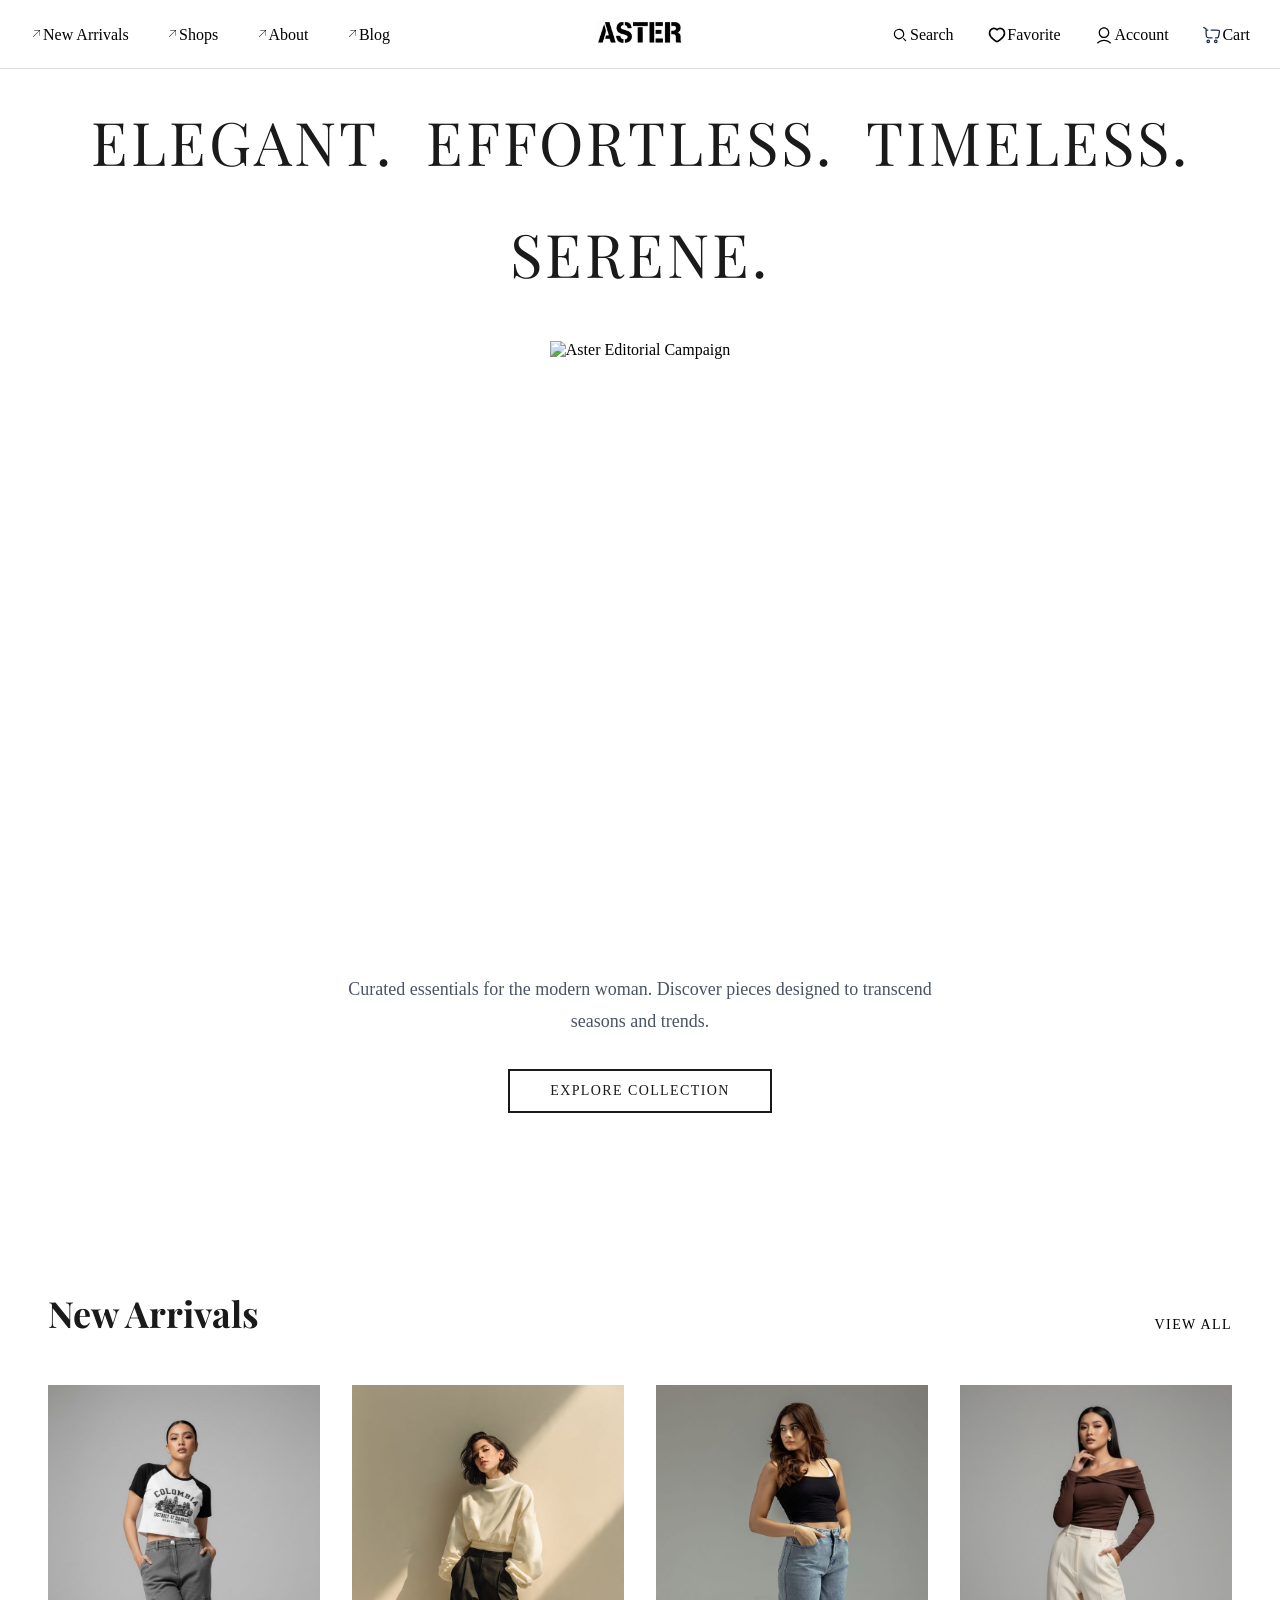
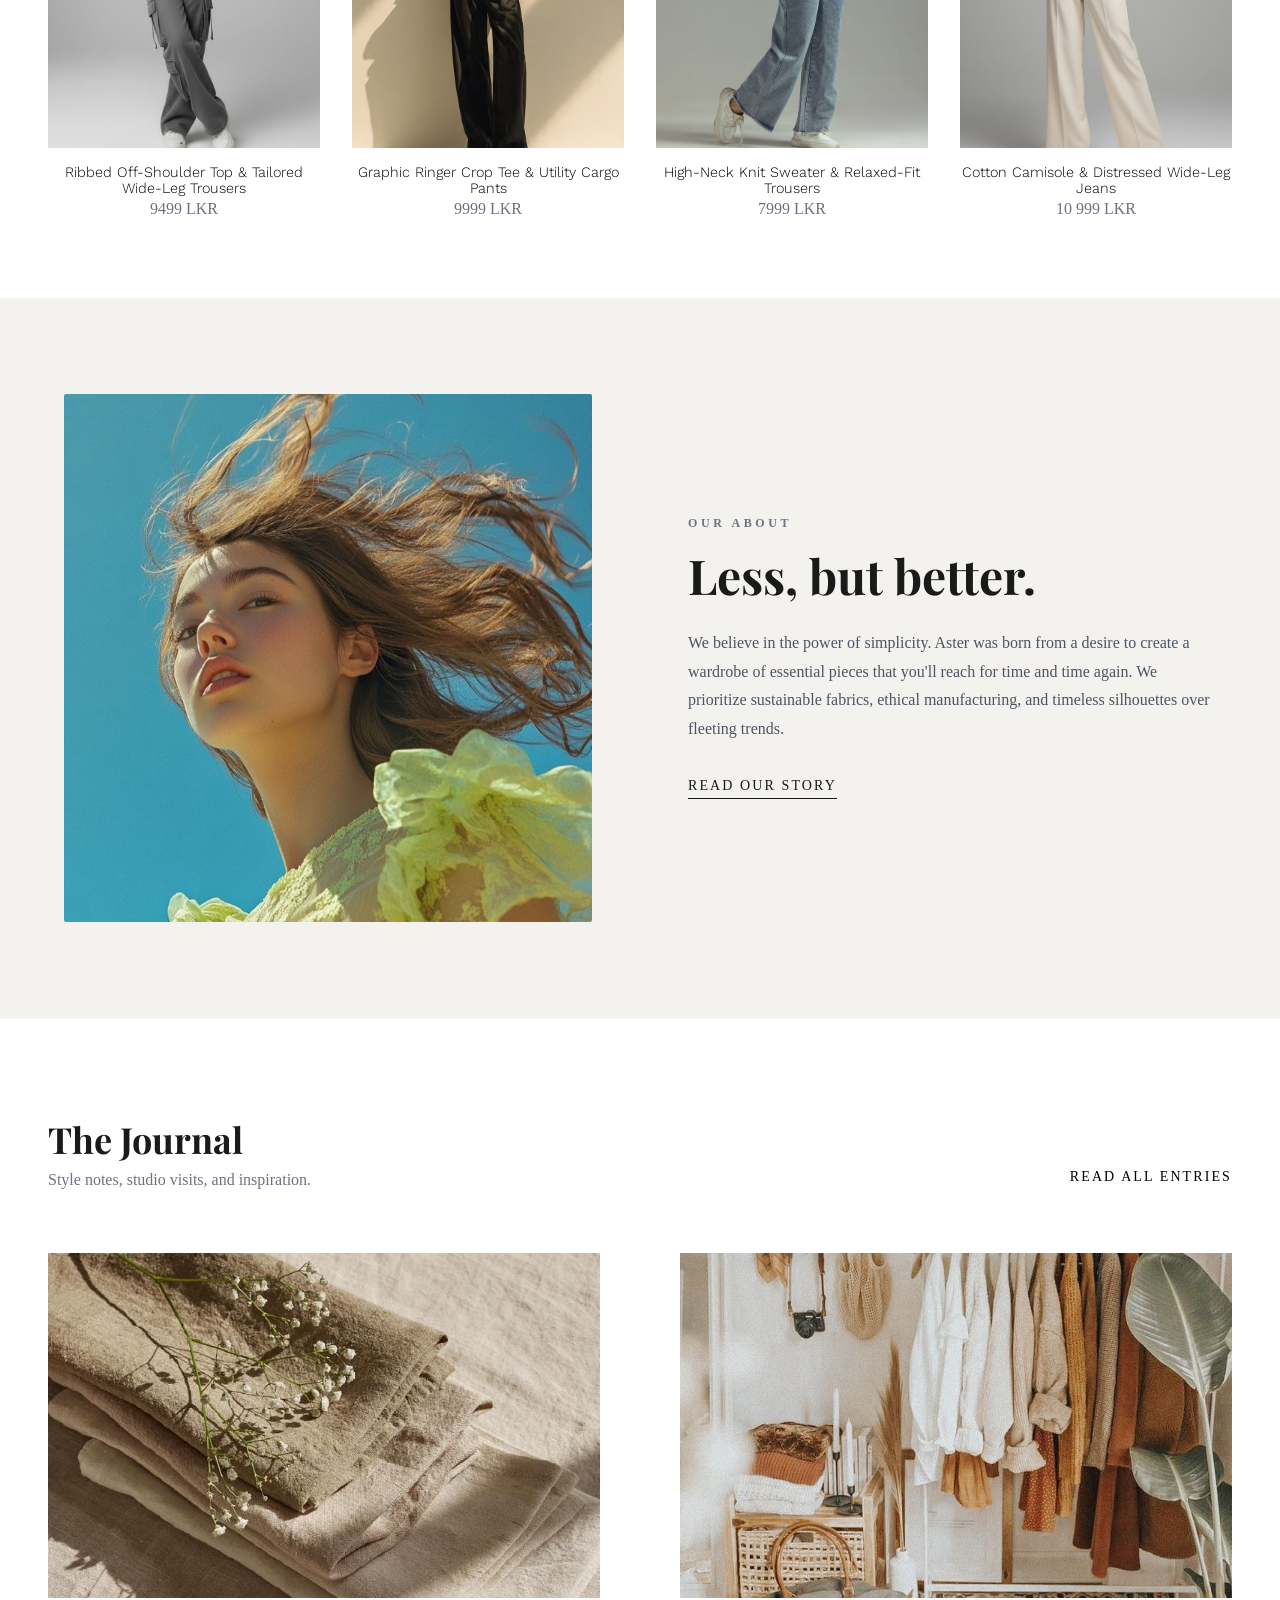
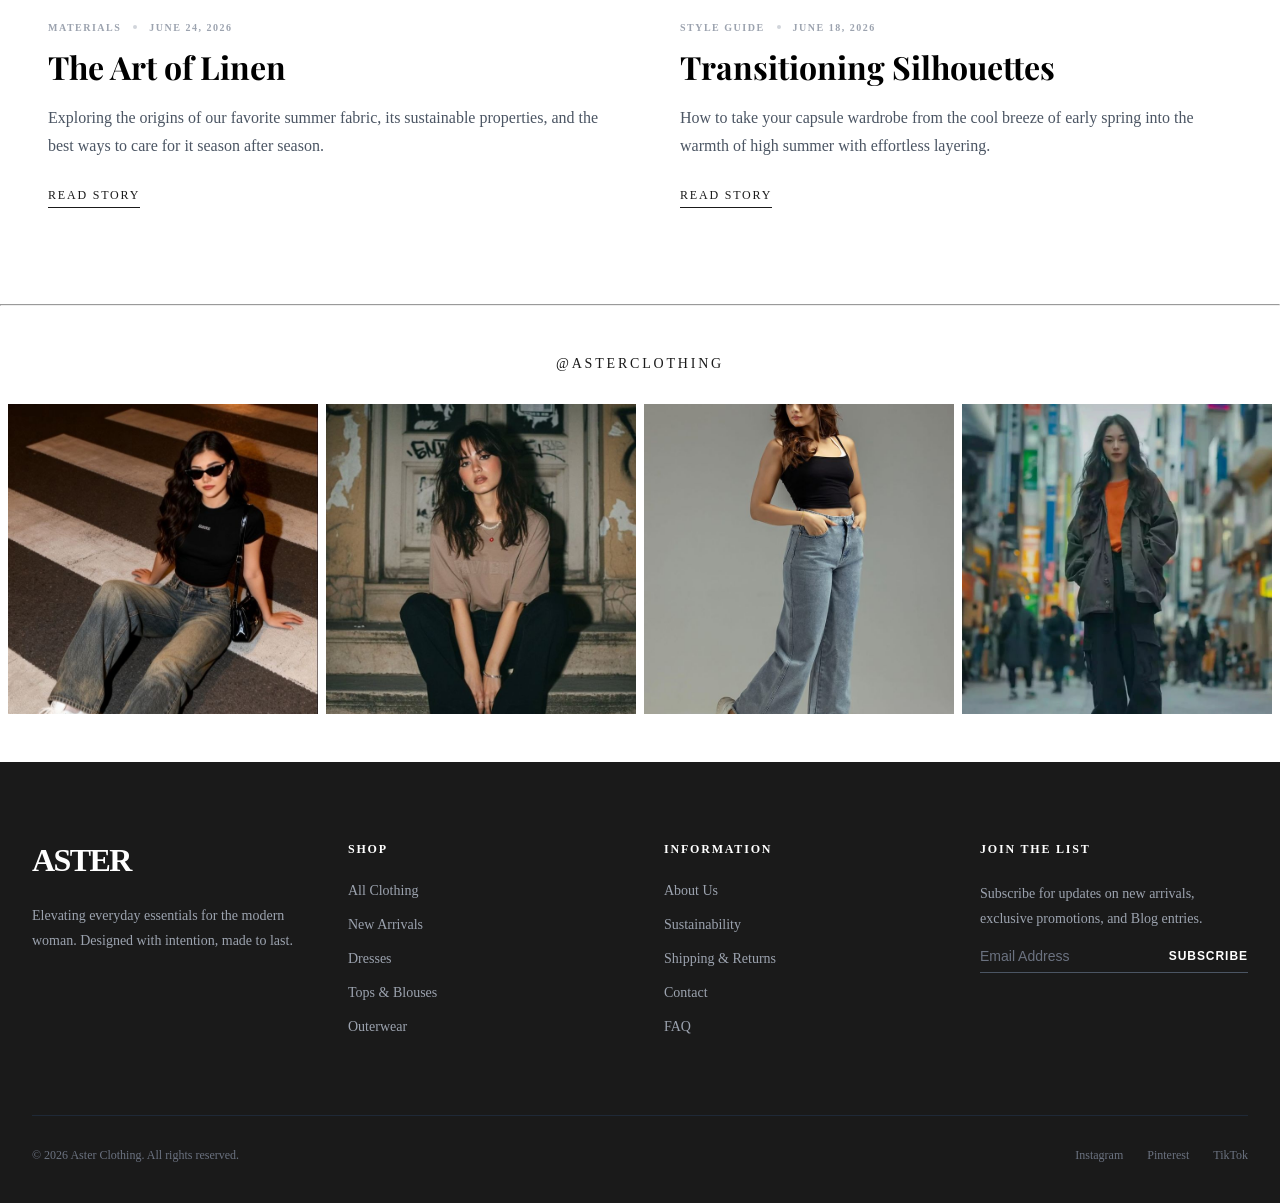
==== index.html @ 2b61c65c "Initial commit" ====
<!DOCTYPE html>
<html lang="en">

<head>
    <meta charset="UTF-8">
    <meta name="viewport" content="width=device-width, initial-scale=1.0">
    <title>Aster</title>
    <link rel="preconnect" href="https://fonts.googleapis.com">
    <link rel="preconnect" href="https://fonts.gstatic.com" crossorigin>
    <link
        href="https://fonts.googleapis.com/css2?family=Playfair+Display:ital,wght@0,400;0,600;1,400&family=Work+Sans:wght@300;400;500&display=swap"
        rel="stylesheet">

    <link rel="stylesheet" href="style.css">
</head>

<body>
    <section class="hero">
        <header>

            <!-- mobile navigation -->

            <button class="mobile-menu-open-btn active" id="mobile-menu-open-btn"><img
                    src="./img/svg/hamburger-menu-svgrepo-com.svg" alt="mobile-ham-menu-icon" height="40"></button>

            <div class="mobile-nav-menu inactive">
                <button class="mobile-menu-close-btn" type="button"><img src="./img/svg/close-svgrepo-com.svg"
                        alt="close-menu-icon" height="30"></button>

                <!-- search bar -->
                <div class="search-bar-container">
                    <input class="search-text-container" type="text" placeholder="Search">
                    <button class="search-bar-icon"><img src="./img/svg/search-svgrepo-com.svg" alt="search-icon"
                            height="25"></button>
                </div>

                <div class="nav-links-grid">
                    <a href="#">New Arrivals</a>
                    <a href="#">Favorite</a>

                    <a href="#">Shop</a>
                    <a href="#">Account</a>

                    <a href="#">About</a>
                    <a href="#">Cart</a>

                    <a href="#">Blog</a>
                </div>

            </div>

            <!-- desktop navigation -->
            <nav class="desktop-nav">
                <a href=""><span class="link-arrow"><img src="./img/svg/arrow-up-right-thin-svgrepo-com.svg"
                            alt="arrow up right svg" height="13px"></span>
                    New Arrivals</a>
                <a href=""><span class="link-arrow"><img src="./img/svg/arrow-up-right-thin-svgrepo-com.svg"
                            alt="arrow up right svg" height="13px"></span> Shops</a>
                <a href=""><span class="link-arrow"><img src="./img/svg/arrow-up-right-thin-svgrepo-com.svg"
                            alt="arrow up right svg" height="13px"></span> About</a>
                <a href=""><span class="link-arrow"><img src="./img/svg/arrow-up-right-thin-svgrepo-com.svg"
                            alt="arrow up right svg" height="13px"></span> Blog</a>
            </nav>

            <div class="brand-logo">
                <a href=""><img src="./img/hero/Logo-copy.png" alt="Aster-Logo" height="25"></a>
            </div>

            <nav class="desktop-nav">
                <a href=""><img src="./img/svg/search-svgrepo-com.svg" alt="search-icon-svg" height="20px">
                    <p>Search</p>
                </a>
                <a href=""><img src="./img/svg/heart-alt-svgrepo-com.svg" alt="Favorite-heart-svg" height="20px">
                    <p>Favorite</p>
                </a>
                <a href=""><img src="./img/svg/account-avatar-head-svgrepo-com.svg" alt="account-svg" height="20px">
                    <p>Account</p>
                </a>
                <a href="">
                    <img src="./img/svg/cart-large-minimalistic-svgrepo-com.svg" alt="cart-svg" height="20px">
                    <p>Cart</p>
                </a>
            </nav>
        </header>

        <!-- Main content -->

        <header class="hero-header">

            <h1 class="hero-title">
                <span class="hero-text-fade delay-1">Elegant.</span>
                <span class="hero-text-fade delay-2">Effortless.</span>
                <span class="hero-text-fade delay-3">Timeless.</span>
                <span class="hero-text-fade delay-4">Serene.</span>
            </h1>

            <div class="hero-image hero-text-fade" style="animation-delay: 0.8s;">
                <img src="https://images.unsplash.com/photo-1469334031218-e382a71b716b?ixlib=rb-4.0.3&auto=format&fit=crop&w=2070&q=80"
                    alt="Aster Editorial Campaign" class="hero-image-img">
            </div>

            <div class="hero-content hero-text-fade" style="animation-delay: 1.2s;">
                <p class="hero-description">
                    Curated essentials for the modern woman. Discover pieces designed to
                    transcend seasons and trends.
                </p>

                <a href="#collection" class="hero-button">
                    Explore Collection
                </a>
            </div>
        </header>
    </section>




    <!-- New Arrivals -->

    <section id="collection" class="collection">

        <div class="collection-container">

            <div class="collection-header">
                <h2 class="collection-title">New Arrivals</h2>

                <a href="#" class="collection-link nav-link">
                    View All
                </a>
            </div>

            <div class="product-grid">
                <article class="product-card">

                    <div class="product-image-wrapper">

                        <img src="./img/newArrivals/Girl01.jpeg"
                            alt="Ribbed Off-Shoulder Top & Tailored Wide-Leg Trousers" class="product-image">

                        <div class="quick-add-wrapper">
                            <button class="quick-add-btn">
                                Quick Add
                            </button>
                        </div>

                    </div>

                    <div class="product-info">
                        <h3 class="product-title">
                            Ribbed Off-Shoulder Top & Tailored Wide-Leg Trousers
                        </h3>

                        <p class="product-price">
                            9499 LKR
                        </p>
                    </div>

                </article>

                <article class="product-card">

                    <div class="product-image-wrapper">

                        <img src="./img/newArrivals/Girl02.jpeg" alt="Graphic Ringer Crop Tee & Utility Cargo Pants"
                            class="product-image">

                        <div class="quick-add-wrapper">
                            <button class="quick-add-btn">
                                Quick Add
                            </button>
                        </div>

                    </div>

                    <div class="product-info">
                        <h3 class="product-title">
                            Graphic Ringer Crop Tee & Utility Cargo Pants
                        </h3>

                        <p class="product-price">
                            9999 LKR
                        </p>
                    </div>

                </article>

                <article class="product-card">

                    <div class="product-image-wrapper">

                        <img src="./img/newArrivals/Girl03.jpeg" alt="High-Neck Knit Sweater & Relaxed-Fit Trousers"
                            class="product-image">

                        <div class="quick-add-wrapper">
                            <button class="quick-add-btn">
                                Quick Add
                            </button>
                        </div>

                    </div>

                    <div class="product-info">
                        <h3 class="product-title">
                            High-Neck Knit Sweater & Relaxed-Fit Trousers
                        </h3>

                        <p class="product-price">
                            7999 LKR
                        </p>
                    </div>

                </article>

                <article class="product-card">

                    <div class="product-image-wrapper">

                        <img src="./img/newArrivals/Girl04.jpeg" alt="Cotton Camisole & Distressed Wide-Leg Jeans"
                            class="product-image">

                        <div class="quick-add-wrapper">
                            <button class="quick-add-btn">
                                Quick Add
                            </button>
                        </div>

                    </div>

                    <div class="product-info">
                        <h3 class="product-title">
                            Cotton Camisole & Distressed Wide-Leg Jeans
                        </h3>

                        <p class="product-price">
                            10 999 LKR
                        </p>
                    </div>

                </article>

            </div>

        </div>

    </section>


    <!-- About us section -->

    <section class="about">

        <div class="about-container">

            <div class="about-image">
                <img src="./img/about/Girl04copy.jpeg" alt="Brand Editorial">
            </div>

            <div class="about-content">

                <span class="about-subtitle">
                    Our about
                </span>

                <h2 class="about-title">
                    Less, but better.
                </h2>

                <p class="about-text">
                    We believe in the power of simplicity. Aster was born from a desire to create a wardrobe of
                    essential pieces that you'll reach for time and time again. We prioritize sustainable fabrics,
                    ethical manufacturing, and timeless silhouettes over fleeting trends.
                </p>

                <a href="#" class="about-link">
                    Read Our Story
                </a>

            </div>

        </div>

    </section>



    <!-- Blog section -->

    <section class="Blog">

        <div class="Blog-container">

            <div class="Blog-header">

                <div class="Blog-heading">
                    <h2 class="Blog-title">The Journal</h2>
                    <p class="Blog-subtitle">
                        Style notes, studio visits, and inspiration.
                    </p>
                </div>

                <a href="#" class="Blog-link nav-link">
                    Read All Entries
                </a>

            </div>

            <div class="Blog-grid">

                <!-- Article 1 -->
                <article class="Blog-card">

                    <div class="Blog-image">
                        <img src="./img/blog/02.jpeg" alt="Fabric details">
                    </div>

                    <div class="Blog-meta">

                        <span class="Blog-category">
                            Materials
                        </span>

                        <span class="Blog-dot"></span>

                        <span class="Blog-date">
                            June 24, 2026
                        </span>

                    </div>

                    <h3 class="Blog-card-title">
                        The Art of Linen
                    </h3>

                    <p class="Blog-description">
                        Exploring the origins of our favorite summer fabric, its sustainable properties, and the best
                        ways
                        to care for it season after season.
                    </p>

                    <a href="#" class="Blog-read-more">
                        Read Story
                    </a>

                </article>

                <!-- Article 2 -->
                <article class="Blog-card">

                    <div class="Blog-image">
                        <img src="./img/blog/01.jpeg" alt="Editorial styling">
                    </div>

                    <div class="Blog-meta">

                        <span class="Blog-category">
                            Style Guide
                        </span>

                        <span class="Blog-dot"></span>

                        <span class="Blog-date">
                            June 18, 2026
                        </span>

                    </div>

                    <h3 class="Blog-card-title">
                        Transitioning Silhouettes
                    </h3>

                    <p class="Blog-description">
                        How to take your capsule wardrobe from the cool breeze of early spring into the warmth of high
                        summer with effortless layering.
                    </p>

                    <a href="#" class="Blog-read-more">
                        Read Story
                    </a>

                </article>

            </div>

        </div>

    </section>

    <hr>


    <!-- Instergram section -->

    <section class="instagram">

        <div class="instagram-header">
            <a href="#" class="instagram-link">
                @AsterClothing
            </a>
        </div>

        <div class="instagram-grid">

            <div class="instagram-item">

                <img src="./img/insta/Girl01.jpeg" alt="Instagram Post 1">

                <div class="instagram-hover-icon">

                    <svg xmlns="http://www.w3.org/2000/svg" width="16" height="16" fill="currentColor"
                        class="bi bi-instagram" viewBox="0 0 16 16">
                        <path
                            d="M8 0C5.829 0 5.556.01 4.703.048 3.85.088 3.269.222 2.76.42a3.9 3.9 0 0 0-1.417.923A3.9 3.9 0 0 0 .42 2.76C.222 3.268.087 3.85.048 4.7.01 5.555 0 5.827 0 8.001c0 2.172.01 2.444.048 3.297.04.852.174 1.433.372 1.942.205.526.478.972.923 1.417.444.445.89.719 1.416.923.51.198 1.09.333 1.942.372C5.555 15.99 5.827 16 8 16s2.444-.01 3.298-.048c.851-.04 1.434-.174 1.943-.372a3.9 3.9 0 0 0 1.416-.923c.445-.445.718-.891.923-1.417.197-.509.332-1.09.372-1.942C15.99 10.445 16 10.173 16 8s-.01-2.445-.048-3.299c-.04-.851-.175-1.433-.372-1.941a3.9 3.9 0 0 0-.923-1.417A3.9 3.9 0 0 0 13.24.42c-.51-.198-1.092-.333-1.943-.372C10.443.01 10.172 0 7.998 0zm-.717 1.442h.718c2.136 0 2.389.007 3.232.046.78.035 1.204.166 1.486.275.373.145.64.319.92.599s.453.546.598.92c.11.281.24.705.275 1.485.039.843.047 1.096.047 3.231s-.008 2.389-.047 3.232c-.035.78-.166 1.203-.275 1.485a2.5 2.5 0 0 1-.599.919c-.28.28-.546.453-.92.598-.28.11-.704.24-1.485.276-.843.038-1.096.047-3.232.047s-2.39-.009-3.233-.047c-.78-.036-1.203-.166-1.485-.276a2.5 2.5 0 0 1-.92-.598 2.5 2.5 0 0 1-.6-.92c-.109-.281-.24-.705-.275-1.485-.038-.843-.046-1.096-.046-3.233s.008-2.388.046-3.231c.036-.78.166-1.204.276-1.486.145-.373.319-.64.599-.92s.546-.453.92-.598c.282-.11.705-.24 1.485-.276.738-.034 1.024-.044 2.515-.045zm4.988 1.328a.96.96 0 1 0 0 1.92.96.96 0 0 0 0-1.92m-4.27 1.122a4.109 4.109 0 1 0 0 8.217 4.109 4.109 0 0 0 0-8.217m0 1.441a2.667 2.667 0 1 1 0 5.334 2.667 2.667 0 0 1 0-5.334" />
                    </svg>

                </div>

            </div>

            <div class="instagram-item">
                <img src="./img/insta/Girl02.jpeg" alt="Instagram Post 2">
                <div class="instagram-hover-icon">
                    <svg xmlns="http://www.w3.org/2000/svg" width="16" height="16" fill="currentColor"
                        class="bi bi-instagram" viewBox="0 0 16 16">
                        <path
                            d="M8 0C5.829 0 5.556.01 4.703.048 3.85.088 3.269.222 2.76.42a3.9 3.9 0 0 0-1.417.923A3.9 3.9 0 0 0 .42 2.76C.222 3.268.087 3.85.048 4.7.01 5.555 0 5.827 0 8.001c0 2.172.01 2.444.048 3.297.04.852.174 1.433.372 1.942.205.526.478.972.923 1.417.444.445.89.719 1.416.923.51.198 1.09.333 1.942.372C5.555 15.99 5.827 16 8 16s2.444-.01 3.298-.048c.851-.04 1.434-.174 1.943-.372a3.9 3.9 0 0 0 1.416-.923c.445-.445.718-.891.923-1.417.197-.509.332-1.09.372-1.942C15.99 10.445 16 10.173 16 8s-.01-2.445-.048-3.299c-.04-.851-.175-1.433-.372-1.941a3.9 3.9 0 0 0-.923-1.417A3.9 3.9 0 0 0 13.24.42c-.51-.198-1.092-.333-1.943-.372C10.443.01 10.172 0 7.998 0zm-.717 1.442h.718c2.136 0 2.389.007 3.232.046.78.035 1.204.166 1.486.275.373.145.64.319.92.599s.453.546.598.92c.11.281.24.705.275 1.485.039.843.047 1.096.047 3.231s-.008 2.389-.047 3.232c-.035.78-.166 1.203-.275 1.485a2.5 2.5 0 0 1-.599.919c-.28.28-.546.453-.92.598-.28.11-.704.24-1.485.276-.843.038-1.096.047-3.232.047s-2.39-.009-3.233-.047c-.78-.036-1.203-.166-1.485-.276a2.5 2.5 0 0 1-.92-.598 2.5 2.5 0 0 1-.6-.92c-.109-.281-.24-.705-.275-1.485-.038-.843-.046-1.096-.046-3.233s.008-2.388.046-3.231c.036-.78.166-1.204.276-1.486.145-.373.319-.64.599-.92s.546-.453.92-.598c.282-.11.705-.24 1.485-.276.738-.034 1.024-.044 2.515-.045zm4.988 1.328a.96.96 0 1 0 0 1.92.96.96 0 0 0 0-1.92m-4.27 1.122a4.109 4.109 0 1 0 0 8.217 4.109 4.109 0 0 0 0-8.217m0 1.441a2.667 2.667 0 1 1 0 5.334 2.667 2.667 0 0 1 0-5.334" />
                    </svg>
                </div>
            </div>

            <div class="instagram-item">
                <img src="./img/newArrivals/Girl03.jpeg" alt="Instagram Post 3">
                <div class="instagram-hover-icon">
                    <svg xmlns="http://www.w3.org/2000/svg" width="16" height="16" fill="currentColor"
                        class="bi bi-instagram" viewBox="0 0 16 16">
                        <path
                            d="M8 0C5.829 0 5.556.01 4.703.048 3.85.088 3.269.222 2.76.42a3.9 3.9 0 0 0-1.417.923A3.9 3.9 0 0 0 .42 2.76C.222 3.268.087 3.85.048 4.7.01 5.555 0 5.827 0 8.001c0 2.172.01 2.444.048 3.297.04.852.174 1.433.372 1.942.205.526.478.972.923 1.417.444.445.89.719 1.416.923.51.198 1.09.333 1.942.372C5.555 15.99 5.827 16 8 16s2.444-.01 3.298-.048c.851-.04 1.434-.174 1.943-.372a3.9 3.9 0 0 0 1.416-.923c.445-.445.718-.891.923-1.417.197-.509.332-1.09.372-1.942C15.99 10.445 16 10.173 16 8s-.01-2.445-.048-3.299c-.04-.851-.175-1.433-.372-1.941a3.9 3.9 0 0 0-.923-1.417A3.9 3.9 0 0 0 13.24.42c-.51-.198-1.092-.333-1.943-.372C10.443.01 10.172 0 7.998 0zm-.717 1.442h.718c2.136 0 2.389.007 3.232.046.78.035 1.204.166 1.486.275.373.145.64.319.92.599s.453.546.598.92c.11.281.24.705.275 1.485.039.843.047 1.096.047 3.231s-.008 2.389-.047 3.232c-.035.78-.166 1.203-.275 1.485a2.5 2.5 0 0 1-.599.919c-.28.28-.546.453-.92.598-.28.11-.704.24-1.485.276-.843.038-1.096.047-3.232.047s-2.39-.009-3.233-.047c-.78-.036-1.203-.166-1.485-.276a2.5 2.5 0 0 1-.92-.598 2.5 2.5 0 0 1-.6-.92c-.109-.281-.24-.705-.275-1.485-.038-.843-.046-1.096-.046-3.233s.008-2.388.046-3.231c.036-.78.166-1.204.276-1.486.145-.373.319-.64.599-.92s.546-.453.92-.598c.282-.11.705-.24 1.485-.276.738-.034 1.024-.044 2.515-.045zm4.988 1.328a.96.96 0 1 0 0 1.92.96.96 0 0 0 0-1.92m-4.27 1.122a4.109 4.109 0 1 0 0 8.217 4.109 4.109 0 0 0 0-8.217m0 1.441a2.667 2.667 0 1 1 0 5.334 2.667 2.667 0 0 1 0-5.334" />
                    </svg>
                </div>
            </div>

            <div class="instagram-item">
                <img src="./img/insta/Girl04.jpeg" alt="Instagram Post 4">
                <div class="instagram-hover-icon">
                    <svg xmlns="http://www.w3.org/2000/svg" width="16" height="16" fill="currentColor"
                        class="bi bi-instagram" viewBox="0 0 16 16">
                        <path
                            d="M8 0C5.829 0 5.556.01 4.703.048 3.85.088 3.269.222 2.76.42a3.9 3.9 0 0 0-1.417.923A3.9 3.9 0 0 0 .42 2.76C.222 3.268.087 3.85.048 4.7.01 5.555 0 5.827 0 8.001c0 2.172.01 2.444.048 3.297.04.852.174 1.433.372 1.942.205.526.478.972.923 1.417.444.445.89.719 1.416.923.51.198 1.09.333 1.942.372C5.555 15.99 5.827 16 8 16s2.444-.01 3.298-.048c.851-.04 1.434-.174 1.943-.372a3.9 3.9 0 0 0 1.416-.923c.445-.445.718-.891.923-1.417.197-.509.332-1.09.372-1.942C15.99 10.445 16 10.173 16 8s-.01-2.445-.048-3.299c-.04-.851-.175-1.433-.372-1.941a3.9 3.9 0 0 0-.923-1.417A3.9 3.9 0 0 0 13.24.42c-.51-.198-1.092-.333-1.943-.372C10.443.01 10.172 0 7.998 0zm-.717 1.442h.718c2.136 0 2.389.007 3.232.046.78.035 1.204.166 1.486.275.373.145.64.319.92.599s.453.546.598.92c.11.281.24.705.275 1.485.039.843.047 1.096.047 3.231s-.008 2.389-.047 3.232c-.035.78-.166 1.203-.275 1.485a2.5 2.5 0 0 1-.599.919c-.28.28-.546.453-.92.598-.28.11-.704.24-1.485.276-.843.038-1.096.047-3.232.047s-2.39-.009-3.233-.047c-.78-.036-1.203-.166-1.485-.276a2.5 2.5 0 0 1-.92-.598 2.5 2.5 0 0 1-.6-.92c-.109-.281-.24-.705-.275-1.485-.038-.843-.046-1.096-.046-3.233s.008-2.388.046-3.231c.036-.78.166-1.204.276-1.486.145-.373.319-.64.599-.92s.546-.453.92-.598c.282-.11.705-.24 1.485-.276.738-.034 1.024-.044 2.515-.045zm4.988 1.328a.96.96 0 1 0 0 1.92.96.96 0 0 0 0-1.92m-4.27 1.122a4.109 4.109 0 1 0 0 8.217 4.109 4.109 0 0 0 0-8.217m0 1.441a2.667 2.667 0 1 1 0 5.334 2.667 2.667 0 0 1 0-5.334" />
                    </svg>
                </div>
            </div>

        </div>

    </section>

    <footer class="footer">

        <div class="footer-container">

            <div class="footer-grid">

                <div class="footer-brand">

                    <h2 class="footer-logo">Aster</h2>

                    <p class="footer-description">
                        Elevating everyday essentials for the modern woman. Designed
                        with intention, made to last.
                    </p>

                </div>

                <div class="footer-column">

                    <h4 class="footer-heading">Shop</h4>

                    <ul class="footer-links">
                        <li><a href="#">All Clothing</a></li>
                        <li><a href="#">New Arrivals</a></li>
                        <li><a href="#">Dresses</a></li>
                        <li><a href="#">Tops & Blouses</a></li>
                        <li><a href="#">Outerwear</a></li>
                    </ul>

                </div>

                <div class="footer-column">

                    <h4 class="footer-heading">Information</h4>

                    <ul class="footer-links">
                        <li><a href="#">About Us</a></li>
                        <li><a href="#">Sustainability</a></li>
                        <li><a href="#">Shipping & Returns</a></li>
                        <li><a href="#">Contact</a></li>
                        <li><a href="#">FAQ</a></li>
                    </ul>

                </div>

                <div class="footer-column">

                    <h4 class="footer-heading">
                        Join the List
                    </h4>

                    <p class="footer-newsletter-text">
                        Subscribe for updates on new arrivals, exclusive promotions,
                        and Blog entries.
                    </p>

                    <form class="footer-form">

                        <input type="email" placeholder="Email Address" class="footer-input">

                        <button type="submit" class="footer-button">
                            Subscribe
                        </button>

                    </form>

                </div>

            </div>

            <div class="footer-bottom">

                <p>
                    &copy; 2026 Aster Clothing. All rights reserved.
                </p>

                <div class="footer-socials">

                    <a href="#">Instagram</a>
                    <a href="#">Pinterest</a>
                    <a href="#">TikTok</a>

                </div>

            </div>

        </div>

    </footer>
    <script src="./script.js"></script>
</body>

</html>
---- style.css ----
* {
    margin: 0;
    box-sizing: border-box;
    padding: 0;
}

html {
    scroll-behavior: smooth;
}

a {
    text-decoration: none;
    color: black;
}

body {
    min-height: 100vh;
}

header {
    display: flex;
    flex-direction: row;
    align-items: center;
    justify-content: space-between;
    height: max-content;
    max-width: 1440px;
    width: 100%;
    padding: 20px 10px 20px 10px;
    background-color: #ffffff;
    box-shadow:
        rgba(0, 0, 0, 0.02) 0px 1px 3px 0px,
        rgba(27, 31, 35, 0.15) 0px 0px 0px 1px;
}

.desktop-nav {
    display: flex;
    flex-direction: row;
    width: 400px;
    justify-content: space-between;
    align-items: center;
    padding: 0px 20px 0px 20px;
}

.desktop-nav>a {
    display: flex;
    flex-direction: row;
    align-items: center;
}

.desktop-nav>a:hover {
    color: grey;
    transform: translate(1px, -1px);
    transition: all 0.3s ease-in;
}

/* Mobile menu styles */
button {
    background: none;
    border: none;
    cursor: pointer;
    padding: 0;
    display: flex;
    align-items: center;
    justify-content: center;
    -webkit-tap-highlight-color: transparent;
}

.mobile-menu-open-btn {
    transition: opacity 0.2s ease;
}

.mobile-menu-open-btn:active {
    opacity: 0.6;
}

.mobile-nav-menu {
    position: fixed;
    top: 0;
    right: 0;
    width: 100%;
    max-width: 400px;
    height: 100vh;
    background-color: #ffffff;
    z-index: 9999;
    display: flex;
    flex-direction: column;
    padding: 1.5rem;
    overflow-y: auto;
}

.mobile-menu-close-btn {
    align-self: flex-end;
    margin-bottom: 2rem;
    padding: 0.5rem;
    border-radius: 50%;
    background-color: #f9f9f9;
    transition: background-color 0.2s ease;
}

.mobile-menu-close-btn:active {
    background-color: #eaeaea;
}

.search-bar-container {
    display: flex;
    align-items: center;
    background-color: #f3f4f6;
    border-radius: 9999px;
    padding: 0.75rem 1.25rem;
    margin-bottom: 2.5rem;
}

.search-text-container {
    flex-grow: 1;
    border: none;
    background: transparent;
    font-size: 1rem;
    color: #111827;
    outline: none;
    width: 100%;
}

.search-text-container::placeholder {
    color: #9ca3af;
}

.search-bar-icon {
    opacity: 0.5;
    margin-left: 0.5rem;
}

.nav-links-grid {
    display: grid;
    grid-template-columns: repeat(2, 1fr);
    row-gap: 2rem;
    column-gap: 1rem;
}

.nav-links-grid a {
    text-decoration: none;
    color: #374151;
    font-size: 1.125rem;
    font-weight: 500;
    letter-spacing: -0.02em;
    transition: color 0.2s ease, transform 0.2s ease;
}


.active {
    display: block;
}

.inactive {
    display: none;
}

.hero-header {
    width: 100%;
    min-height: 70vh;
    display: flex;
    flex-direction: column;
    justify-content: center;
    align-items: center;
    padding: 2rem 1rem 6rem;
    text-align: center;
}

.hero-title {
    display: flex;
    flex-wrap: wrap;
    justify-content: center;
    gap: 1rem;
    margin-bottom: 3rem;
    font-family: "Playfair Display", serif;
    font-weight: 400;
    font-size: 2.25rem;
    text-transform: uppercase;
    letter-spacing: 0.05em;
    color: #1a1a1a;
}

.hero-title span {
    display: inline-block;
}

.main-content {
    width: 100%;
    min-height: 70vh;
    display: flex;
    flex-direction: column;
    justify-content: center;
    align-items: center;
    padding: 4rem 1rem 6rem;
    text-align: center;
}

.hero-image {
    width: 100%;
    max-width: 95%;
    height: 45vh;
    margin: 0 auto 3rem;
    overflow: hidden;
}

.hero-image-img {
    width: 100%;
    height: 100%;
    object-fit: cover;
    object-position: center;
    transition: transform 3000ms ease-out;
}

.hero-image:hover .hero-image-img {
    transform: scale(1.05);
}

.hero-content {
    max-width: 42rem;
    width: 100%;
    padding: 0 1rem;
}

.hero-description {
    margin-bottom: 2rem;

    color: #4b5563;
    font-size: 1.125rem;
    font-weight: 300;
    line-height: 1.75;
}

.hero-button {
    display: inline-block;

    padding: 0.75rem 2.5rem;

    border: 2px solid #1a1a1a;

    color: #1a1a1a;
    text-decoration: none;
    text-transform: uppercase;
    letter-spacing: 0.1em;
    font-size: 0.875rem;

    transition:
        background-color 0.3s,
        color 0.3s;
}

.hero-button:hover {
    background: #1a1a1a;
    color: #fff;
}

.collection {
    padding: 5rem 1rem;
    background: #fff;
}

.collection-container {
    max-width: 80rem;
    margin: 0 auto;
}

.collection-header {
    display: flex;
    justify-content: space-between;
    align-items: flex-end;
    margin-bottom: 3rem;
}

.collection-title {
    font-family: "Playfair Display", serif;
    font-size: 1.875rem;
    color: #1a1a1a;
}

.collection-link {
    padding-bottom: .25rem;

    text-decoration: none;
    text-transform: uppercase;
    letter-spacing: .1em;
    font-size: .875rem;
}


.product-grid {
    display: grid;
    grid-template-columns: 1fr;
    gap: 2rem;
}

.product-card {
    cursor: pointer;
}

.product-image-wrapper {
    position: relative;
    overflow: hidden;

    margin-bottom: 1rem;

    background: #f3f4f6;
    aspect-ratio: 3 / 4;
}

.product-image {
    width: 100%;
    height: 100%;
    object-fit: cover;
    transition: transform .7s;
}

.product-card:hover .product-image {
    transform: scale(1.05);
}

.quick-add-wrapper {
    position: absolute;
    bottom: 1rem;
    left: 50%;
    transform: translateX(-50%);
    opacity: 0;
    transition: opacity .3s;
}

.product-card:hover .quick-add-wrapper {
    opacity: 1;
}

.quick-add-btn {
    padding: .5rem 1.5rem;
    border: none;
    background: #fff;
    color: #1a1a1a;
    font-size: .875rem;
    text-transform: uppercase;
    letter-spacing: .05em;
    cursor: pointer;
    transition: background-color .3s,
        color .3s;
    box-shadow: 0 1px 2px rgba(0, 0, 0, .08);
}

.quick-add-btn:hover {
    background: #1a1a1a;
    color: #fff;
}

.product-info {
    text-align: center;
}

.product-title {
    margin-bottom: .25rem;
    font-family: Work Sans, sans-serif;
    font-size: 0.9rem;
    font-weight: 300;
    transition: color .3s;
}

.product-card:hover .product-title {
    color: #4b5563;
}

.product-price {
    color: #6b7280;
    font-weight: 300;
}


/* About */
.about {
    padding: 6rem 4rem;
    background: #f4f2ef;
}

.about-container {
    max-width: 72rem;
    margin: 0 auto;

    display: flex;
    align-items: center;
    gap: 6rem;
}

.about-image,
.about-content {
    flex: 1;
}

.about-image img {
    width: 100%;
    height: auto;
    object-fit: cover;
    border-radius: 2px;
    display: block;
}

.about-subtitle {
    display: block;

    margin-bottom: 1rem;

    color: #6b7280;

    font-size: .75rem;
    font-weight: 600;

    text-transform: uppercase;
    letter-spacing: .3em;
}

.about-title {
    margin-bottom: 1.5rem;

    color: #1a1a1a;

    font-family: "Playfair Display", serif;
    font-size: 3rem;
    line-height: 1.2;
}

.about-text {
    margin-bottom: 2rem;

    color: #4b5563;

    font-weight: 300;
    line-height: 1.8;
}

.about-link {
    display: inline-block;

    padding-bottom: .25rem;

    color: #1a1a1a;

    text-decoration: none;
    text-transform: uppercase;

    font-size: .875rem;
    letter-spacing: .15em;

    border-bottom: 1px solid #1a1a1a;

    transition: .3s;
}

.about-link:hover {
    color: #6b7280;
    border-color: #6b7280;
}



/* Blog */

.Blog {
    padding: 6rem 3rem;
    background: #fff;
    border-top: 1px solid #f3f4f6;
}

.Blog-container {
    max-width: 80rem;
    margin: 0 auto;
}

.Blog-header {
    display: flex;
    justify-content: space-between;
    align-items: flex-end;
    margin-bottom: 4rem;
}

.Blog-title {
    margin-bottom: .5rem;
    font-family: "Playfair Display", serif;
    font-size: 2.25rem;
    color: #1a1a1a;
}

.Blog-subtitle {
    color: #6b7280;
    font-weight: 300;
}

.Blog-link {
    padding-bottom: .25rem;
    text-decoration: none;
    font-size: .875rem;
    text-transform: uppercase;
    letter-spacing: .15em;
}

.Blog-grid {
    display: grid;
    grid-template-columns: repeat(2, 1fr);
    gap: 5rem;
}

.Blog-card {
    cursor: pointer;
}

.Blog-image {
    overflow: hidden;
    margin-bottom: 1.5rem;
    background: #f3f4f6;
    aspect-ratio: 16 / 10;
}

.Blog-image img {
    width: 100%;
    height: 100%;
    object-fit: cover;
    transition: transform 1s ease-out;
}

.Blog-card:hover .Blog-image img {
    transform: scale(1.05);
}

.Blog-meta {
    display: flex;
    align-items: center;
    gap: .75rem;
    margin-bottom: .75rem;
}

.Blog-category,
.Blog-date {
    color: #9ca3af;
    font-size: .625rem;
    font-weight: 600;
    text-transform: uppercase;
    letter-spacing: .15em;
}

.Blog-dot {
    width: .25rem;
    height: .25rem;

    background: #d1d5db;
    border-radius: 50%;
}

.Blog-card-title {
    margin-bottom: 1rem;
    font-family: "Playfair Display", serif;
    font-size: 2rem;
    transition: color .3s;
}

.Blog-card:hover .Blog-card-title {
    color: #6b7280;
}

.Blog-description {
    margin-bottom: 1.5rem;
    color: #4b5563;
    font-size: 1rem;
    font-weight: 300;
    line-height: 1.8;
}

.Blog-read-more {
    display: inline-block;
    padding-bottom: .25rem;
    color: #1a1a1a;
    text-decoration: none;
    text-transform: uppercase;
    font-size: .75rem;
    letter-spacing: .15em;
    border-bottom: 1px solid #1a1a1a;
    transition: .3s;
}

.Blog-read-more:hover {
    color: #6b7280;
    border-color: #6b7280;
}


/* Insta */
.instagram {
    padding: 3rem 0;
    background: #fff;
}

.instagram-header {
    text-align: center;
    margin-bottom: 2rem;
}

.instagram-link {
    color: #1a1a1a;

    text-decoration: none;
    text-transform: uppercase;

    font-size: .875rem;
    letter-spacing: .2em;

    transition: color .3s;
}

.instagram-link:hover {
    color: #6b7280;
}

.instagram-grid {
    display: grid;
    grid-template-columns: repeat(4, 1fr);

    gap: .5rem;

    padding: 0 .5rem;
}

.instagram-item {
    position: relative;

    overflow: hidden;

    aspect-ratio: 1;

    cursor: pointer;
}

.instagram-item img {
    width: 100%;
    height: 100%;
    object-fit: cover;
    transition: transform .7s;
}

.instagram-item:hover img {
    transform: scale(1.1);
}

.instagram-hover-icon {
    position: absolute;
    inset: 0;
    display: flex;
    justify-content: center;
    align-items: center;
    background: rgba(0, 0, 0, .2);
    opacity: 0;
    transition: opacity .3s;
}

.instagram-item:hover .instagram-hover-icon {
    opacity: 1;
}

.instagram-hover-icon svg {
    width: 2rem;
    height: 2rem;
    fill: #fff;
}


/* Footer */
.footer {
    background: #1a1a1a;
    color: #fff;
    padding: 5rem 2rem 2.5rem;
}

.footer-container {
    max-width: 80rem;
    margin: 0 auto;
}

.footer-grid {
    display: grid;
    grid-template-columns: repeat(4, 1fr);
    gap: 3rem;
    margin-bottom: 4rem;
}

.footer-logo {
    margin-bottom: 1.5rem;
    font-size: 2rem;
    font-weight: 700;
    text-transform: uppercase;
    letter-spacing: -.05em;
}

.footer-description {
    max-width: 18rem;
    color: #9ca3af;
    font-size: .875rem;
    font-weight: 300;
    line-height: 1.8;
}

.footer-heading {
    margin-bottom: 1.5rem;
    font-size: .75rem;
    font-weight: 600;
    text-transform: uppercase;
    letter-spacing: .15em;
}

.footer-links {
    list-style: none;
}

.footer-links li {
    margin-bottom: 1rem;
}

.footer-links a {
    color: #9ca3af;
    text-decoration: none;
    font-size: .875rem;
    font-weight: 300;
    transition: color .3s;
}

.footer-links a:hover {
    color: #fff;
}

.footer-newsletter-text {
    margin-bottom: 1rem;
    color: #9ca3af;
    font-size: .875rem;
    font-weight: 300;
    line-height: 1.8;
}

.footer-form {
    display: flex;
    align-items: center;
    padding-bottom: .5rem;
    border-bottom: 1px solid #4b5563;
}

.footer-input {
    width: 100%;
    border: none;
    outline: none;
    background: transparent;
    color: #fff;
    font-size: .875rem;
    font-weight: 300;
}

.footer-input::placeholder {
    color: #6b7280;
}

.footer-button {
    border: none;
    background: transparent;
    color: #fff;
    cursor: pointer;
    font-size: .75rem;
    font-weight: 600;
    text-transform: uppercase;
    letter-spacing: .08em;
    transition: color .3s;
}

.footer-button:hover {
    color: #d1d5db;
}

.footer-bottom {
    display: flex;
    justify-content: space-between;
    align-items: center;
    padding-top: 2rem;
    border-top: 1px solid #1f2937;
    color: #6b7280;
    font-size: .75rem;
    font-weight: 300;
}

.footer-socials {
    display: flex;
    gap: 1.5rem;
}

.footer-socials a {
    color: #6b7280;
    text-decoration: none;
    transition: color .3s;
}

.footer-socials a:hover {
    color: #fff;
}



/* media queries */

/* Tablet, mobile */
@media (max-width: 1023px) {

    .desktop-nav,
    .brand-logo {
        display: none;
    }

    .collection {
        padding: 5rem 1.5rem;
    }

    .product-grid {
        grid-template-columns: repeat(2, 1fr);
        gap: 2rem;
    }

    .collection-title {
        font-size: 1.875rem;
    }

    .about {
        padding: 5rem 1.5rem;
    }

    .about-container {
        flex-direction: column;
        gap: 3rem;
    }

    .about-content {
        text-align: center;
    }

    .about-title {
        font-size: 2.25rem;
    }

    .Blog {
        padding: 5rem 1.5rem;
    }

    .Blog-header {
        flex-direction: column;
        align-items: center;
        gap: 1.5rem;

        text-align: center;
    }

    .Blog-grid {
        grid-template-columns: 1fr;
        gap: 3rem;
    }

    .Blog-title {
        font-size: 1.875rem;
    }

    .Blog-card-title {
        font-size: 1.75rem;
    }

    .Blog-description {
        font-size: .95rem;
    }

    .instagram {
        padding: 3rem 0;
    }

    .instagram-grid {
        grid-template-columns: repeat(2, 1fr);

        gap: .25rem;

        padding: 0 .25rem;
    }

    .footer {
        padding: 5rem 1.5rem 2.5rem;
    }

    .footer-grid {
        grid-template-columns: repeat(2, 1fr);
        gap: 3rem;
    }

    .footer-bottom {
        flex-direction: column;
        text-align: center;
        gap: 1rem;
    }
}



@media (min-width: 1024px) {

    .mobile-nav-menu,
    .mobile-menu-open-btn {
        display: none !important;
    }

    .hero-title {
        font-size: 3.75rem;
        gap: 2rem;
    }

    .hero-image {
        max-width: 80rem;
        height: 65vh;
    }

    .collection {
        padding-inline: 3rem;
    }

    .collection-title {
        font-size: 2.25rem;
    }

    .product-grid {
        grid-template-columns: repeat(4, 1fr);
    }

    .about-content {
        text-align: left;
    }

    .Blog-header {
        flex-direction: row;
        text-align: left;
    }

    .instagram-grid {
        grid-template-columns: repeat(4, 1fr);
        gap: .5rem;
        padding: 0 .5rem;
    }

    .footer-grid {
        grid-template-columns: repeat(4, 1fr);
    }

    .footer-bottom {
        flex-direction: row;
    }
}
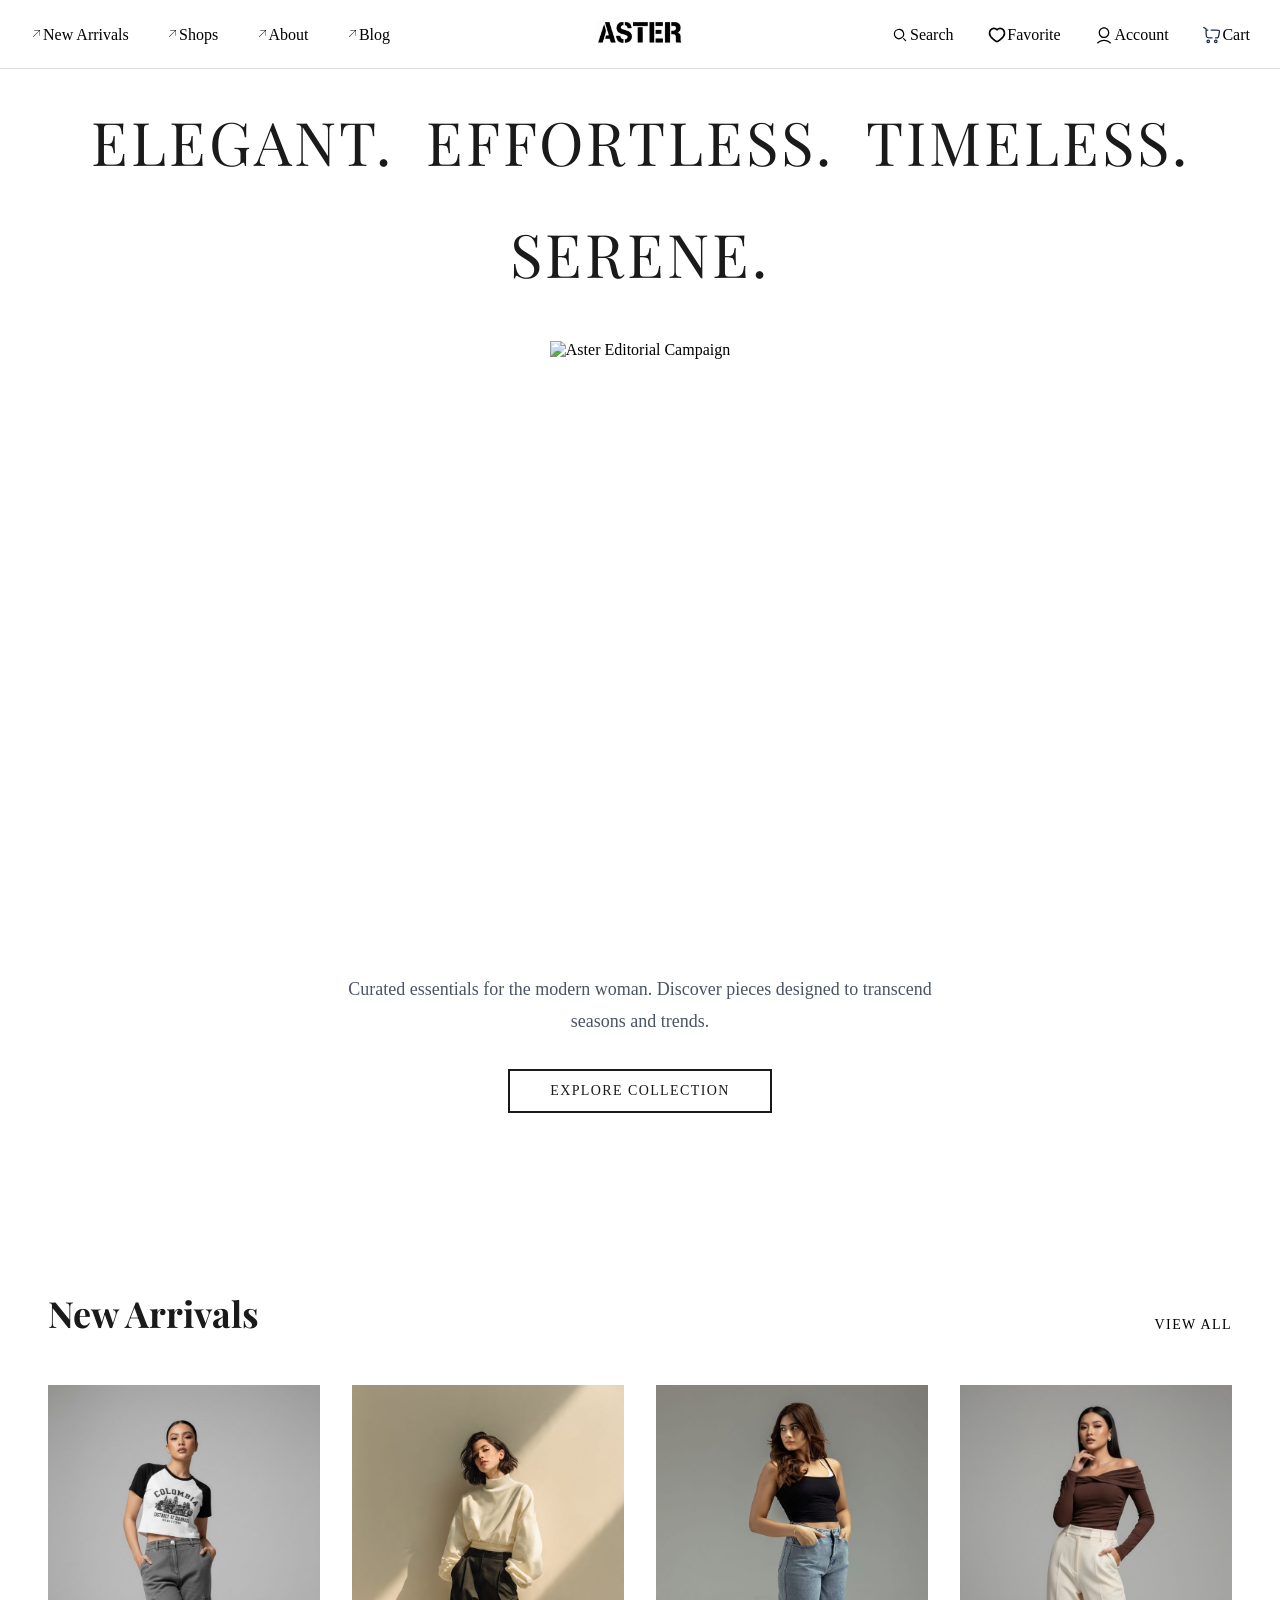
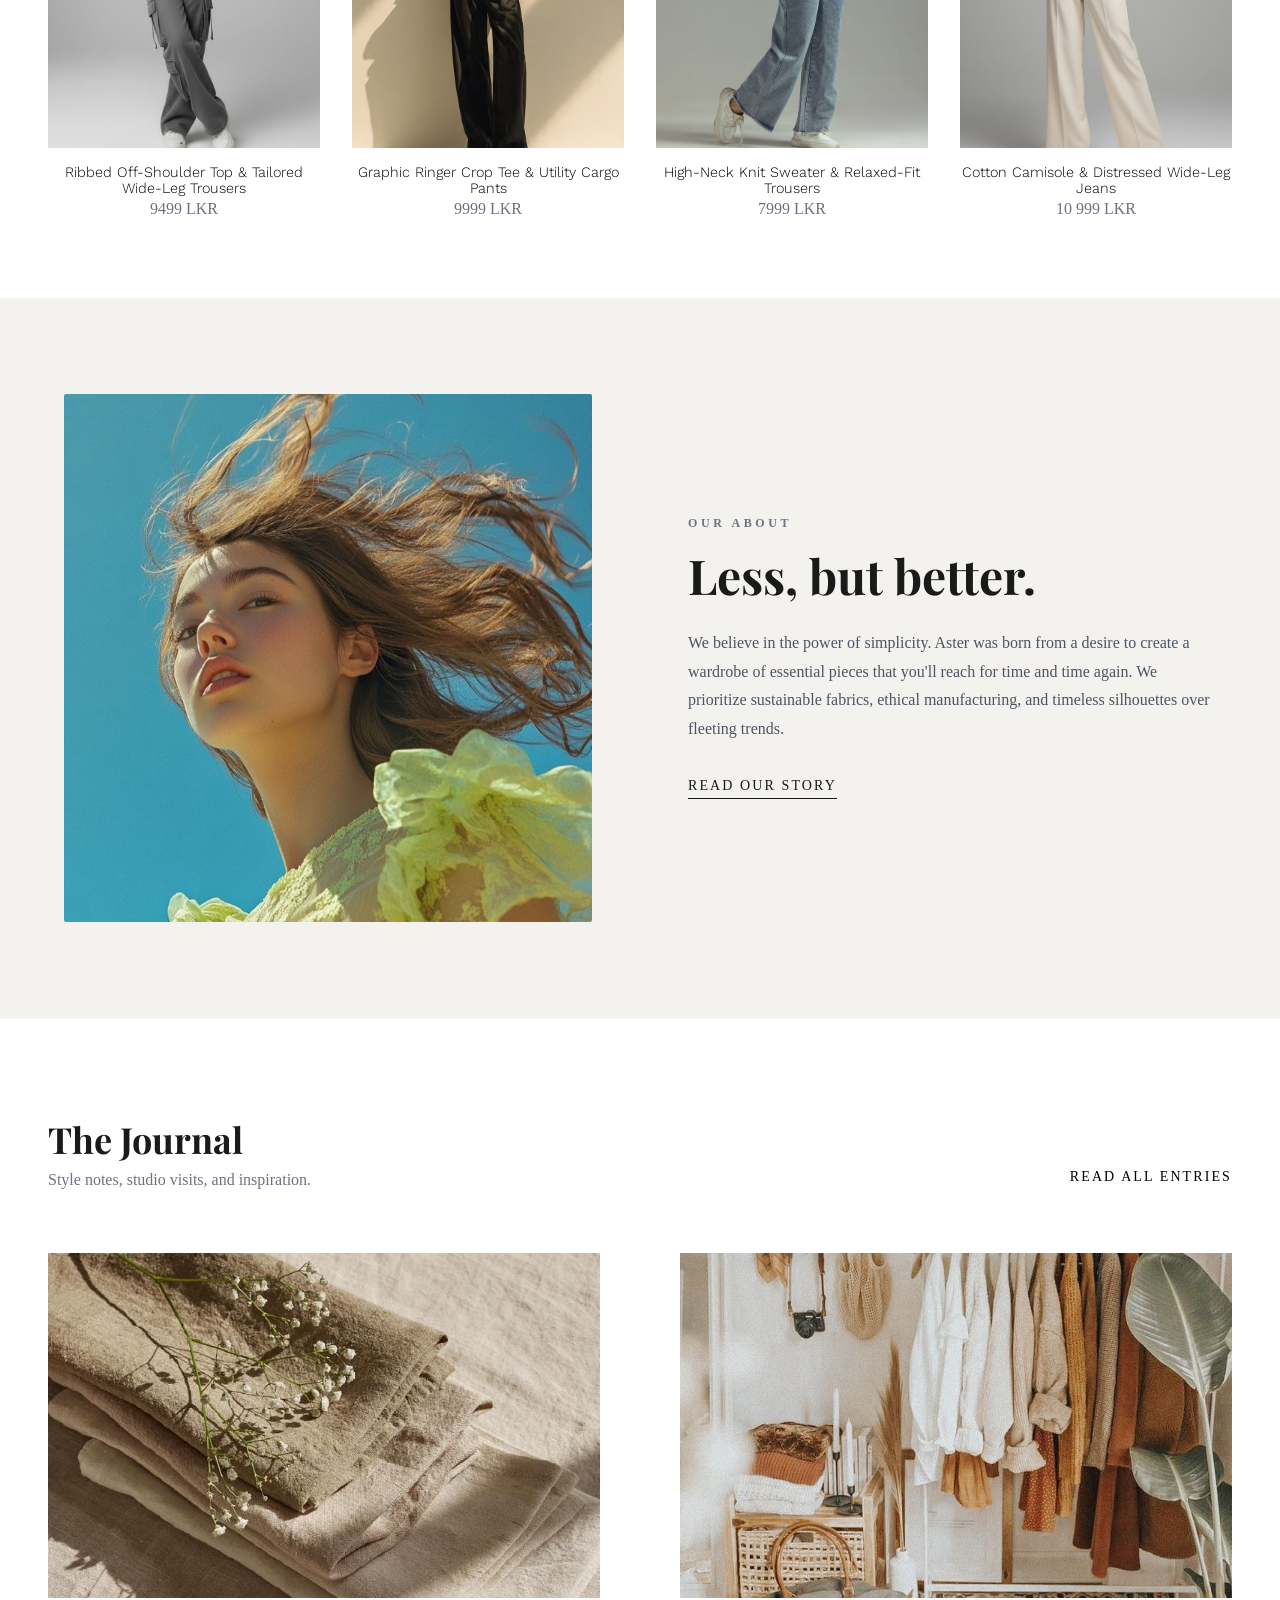
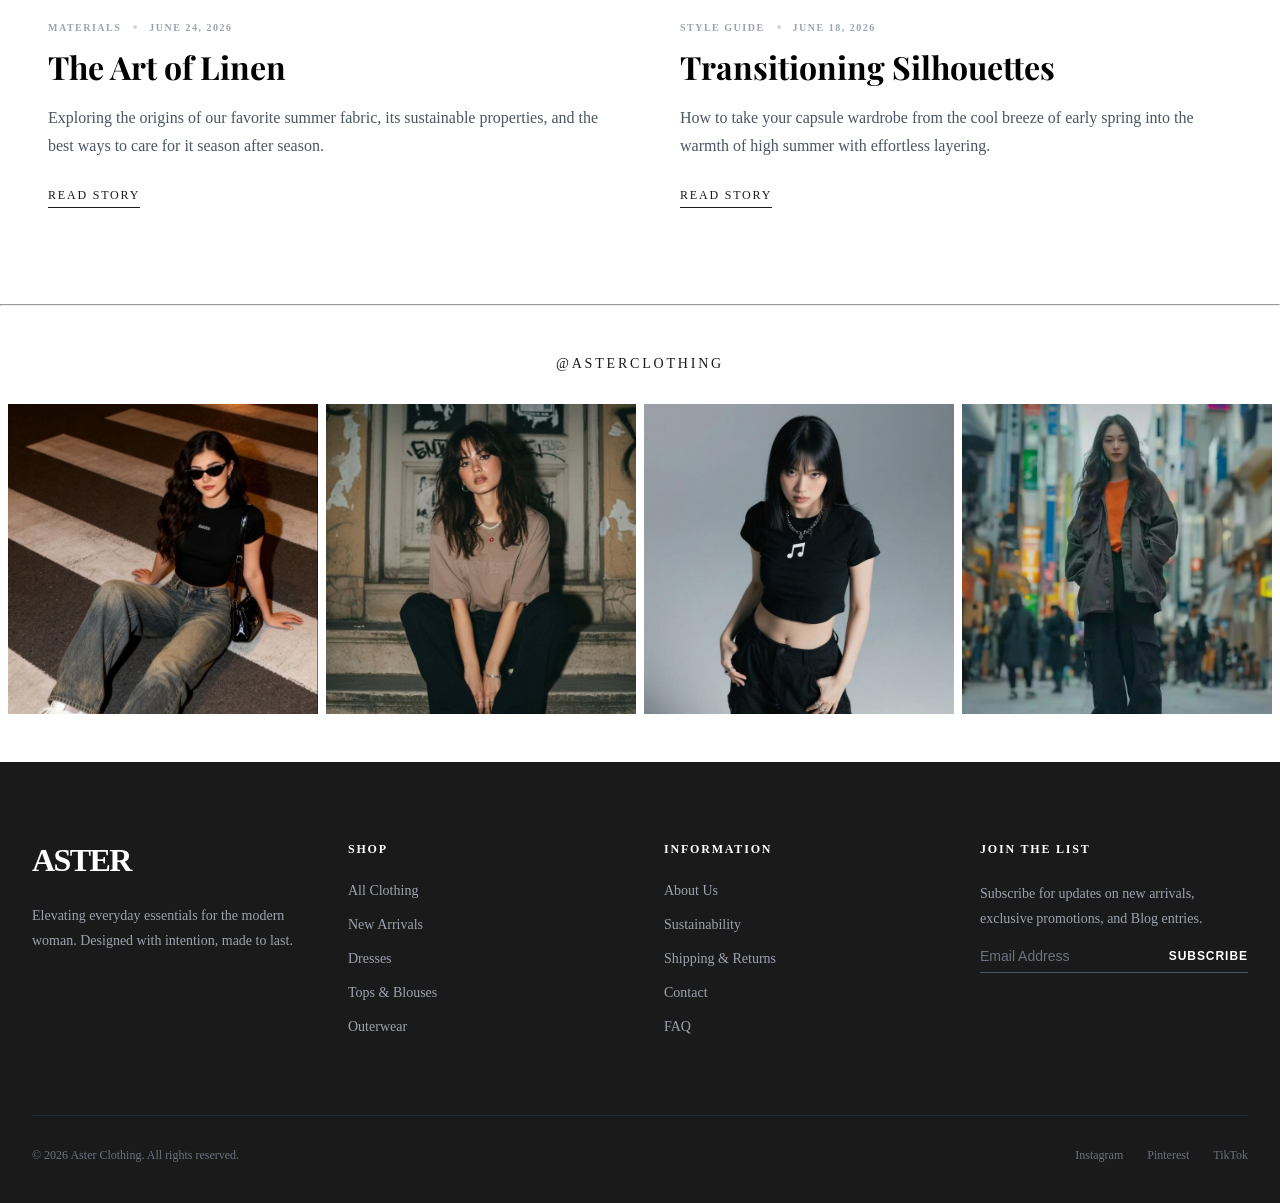
==== commit 8a26053b: "Image problem solved. Animation not added. mobile menu need to fix. Aster --> copy" ====
--- a/index.html
+++ b/index.html
@@ -428,7 +428,7 @@
             </div>
 
             <div class="instagram-item">
-                <img src="./img/newArrivals/Girl03.jpeg" alt="Instagram Post 3">
+                <img src="./img/insta/Girl03.jpeg" alt="Instagram Post 3">
                 <div class="instagram-hover-icon">
                     <svg xmlns="http://www.w3.org/2000/svg" width="16" height="16" fill="currentColor"
                         class="bi bi-instagram" viewBox="0 0 16 16">
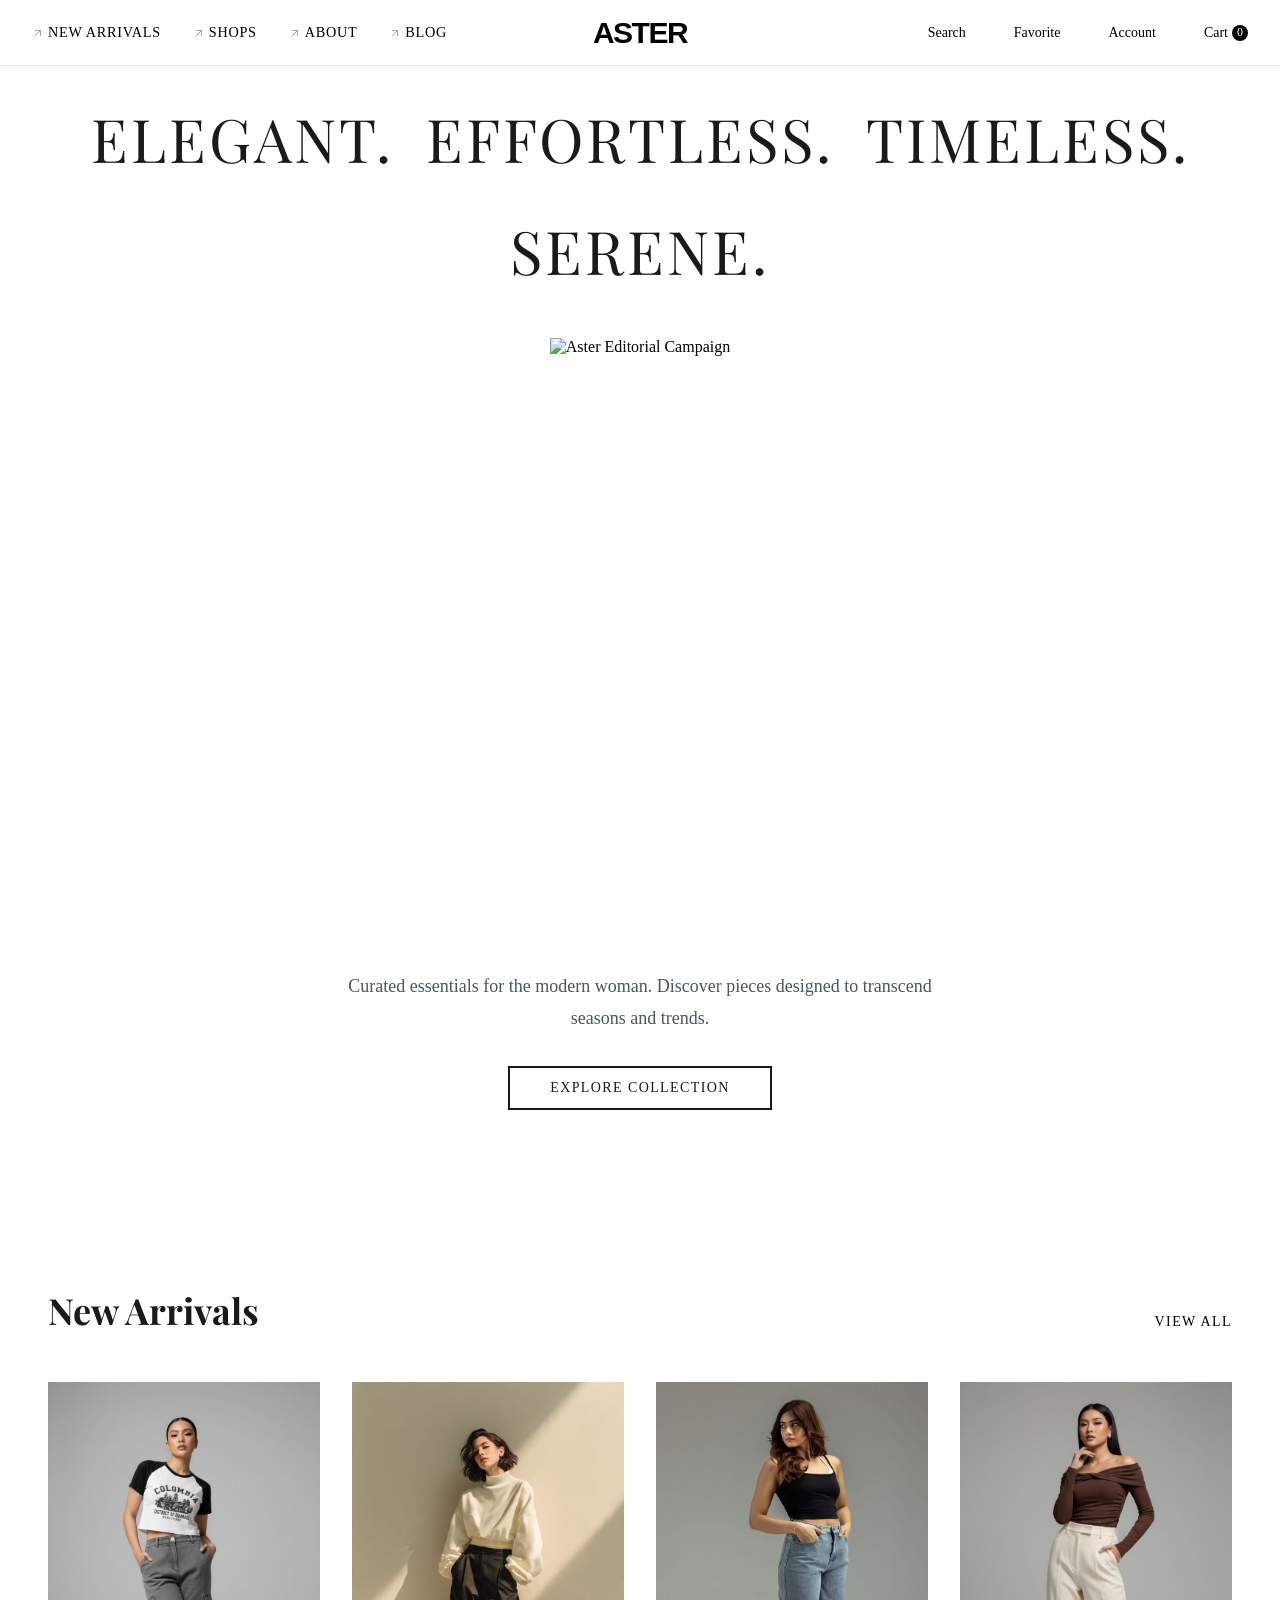
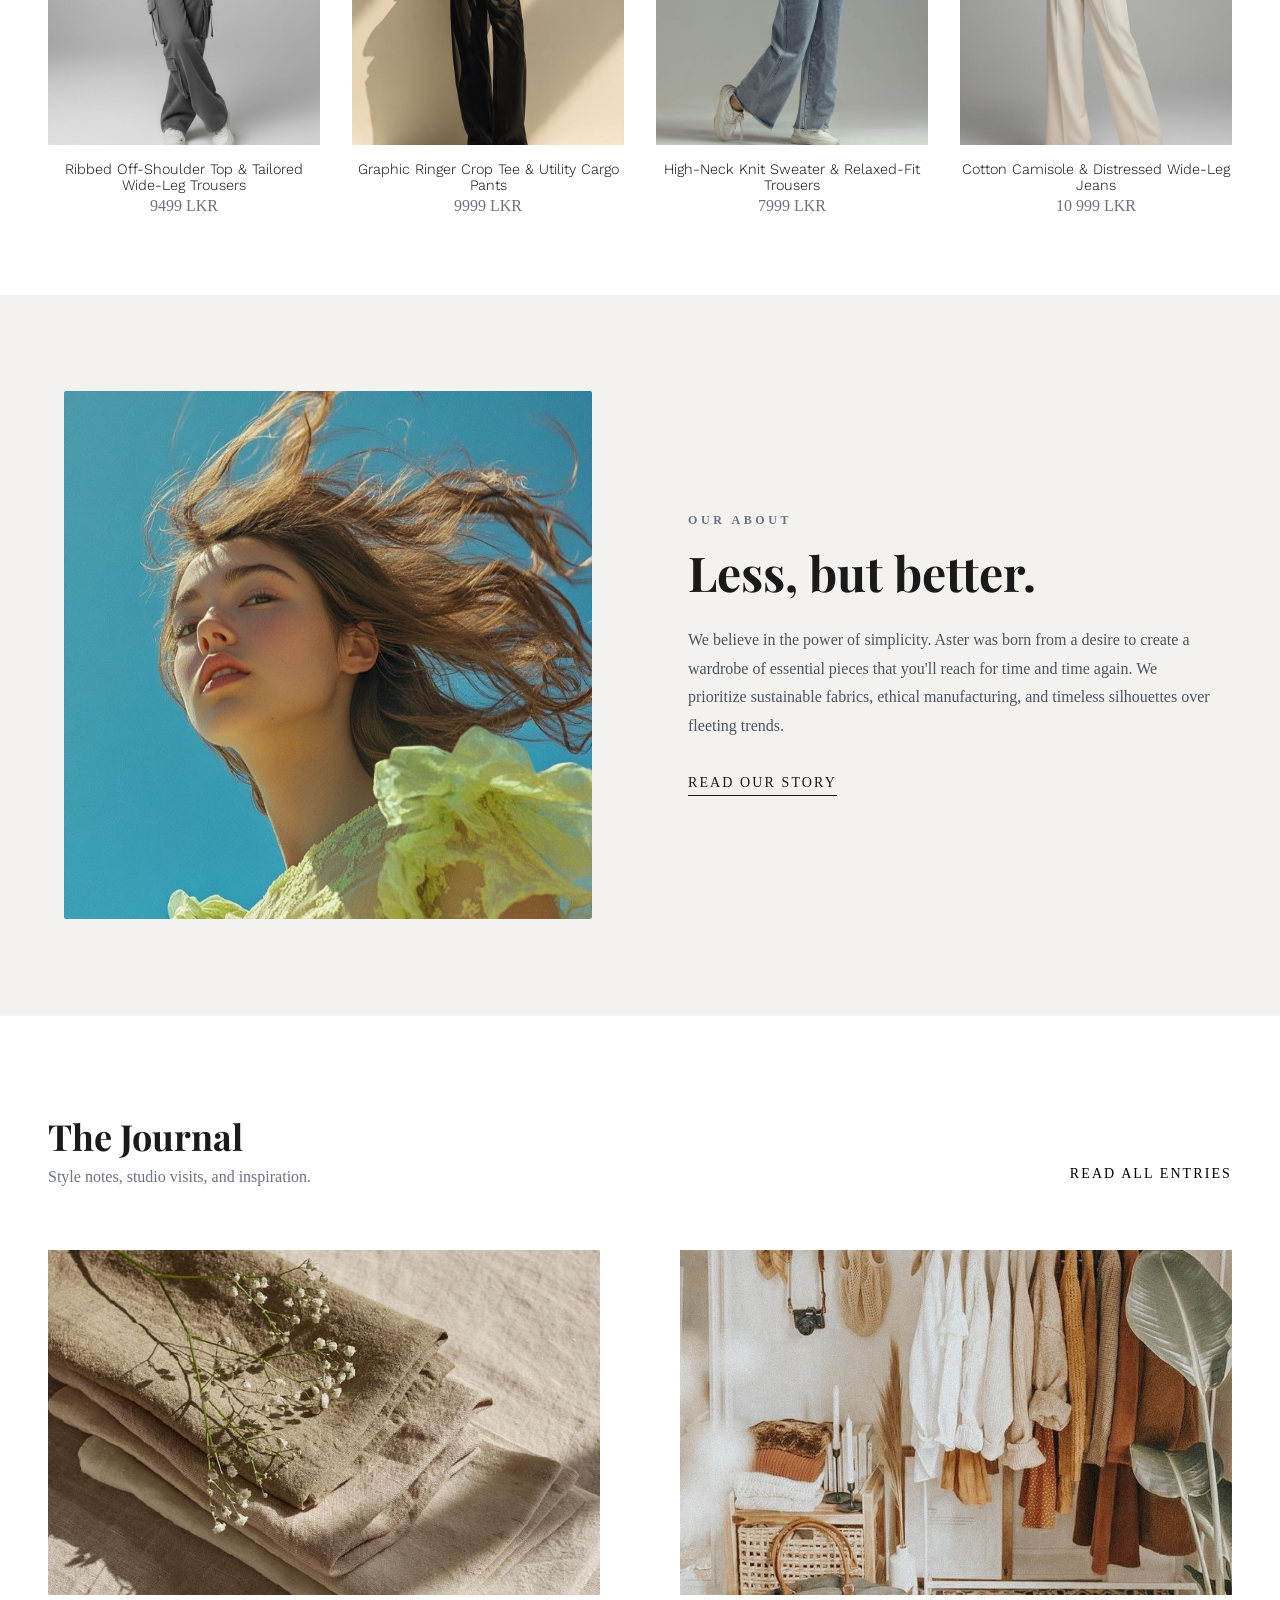
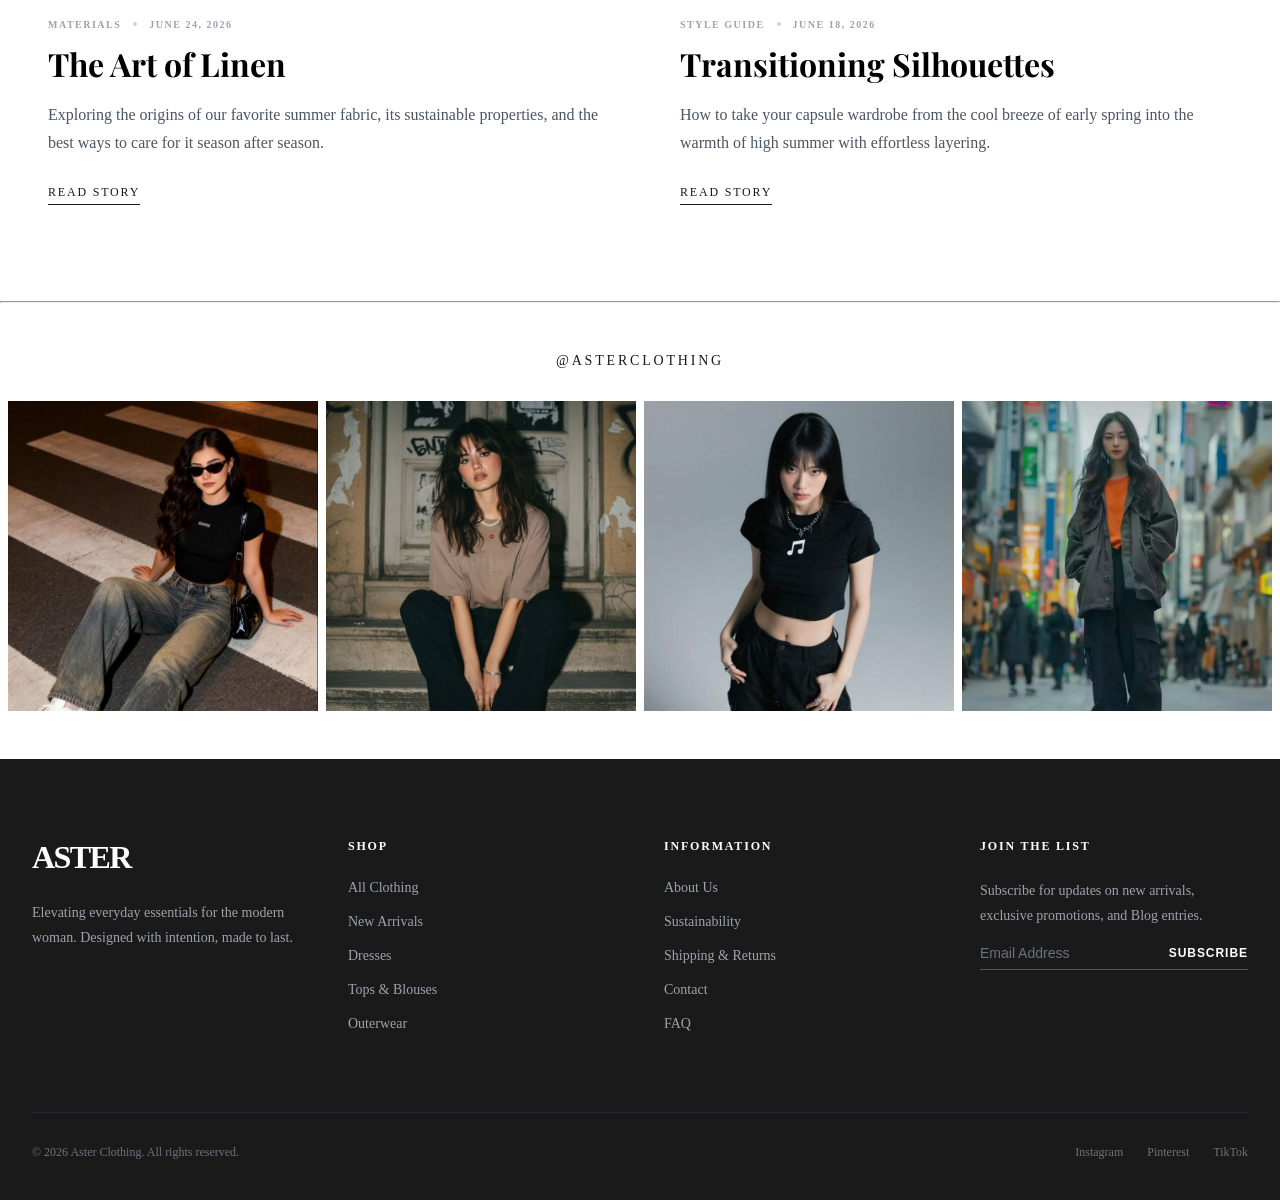
==== commit 936e879d: "Nav bar fixed." ====
--- a/index.html
+++ b/index.html
@@ -16,72 +16,136 @@
 
 <body>
     <section class="hero">
-        <header>
-
-            <!-- mobile navigation -->
-
-            <button class="mobile-menu-open-btn active" id="mobile-menu-open-btn"><img
-                    src="./img/svg/hamburger-menu-svgrepo-com.svg" alt="mobile-ham-menu-icon" height="40"></button>
-
-            <div class="mobile-nav-menu inactive">
-                <button class="mobile-menu-close-btn" type="button"><img src="./img/svg/close-svgrepo-com.svg"
-                        alt="close-menu-icon" height="30"></button>
-
-                <!-- search bar -->
-                <div class="search-bar-container">
-                    <input class="search-text-container" type="text" placeholder="Search">
-                    <button class="search-bar-icon"><img src="./img/svg/search-svgrepo-com.svg" alt="search-icon"
-                            height="25"></button>
-                </div>
-
-                <div class="nav-links-grid">
-                    <a href="#">New Arrivals</a>
-                    <a href="#">Favorite</a>
-
-                    <a href="#">Shop</a>
-                    <a href="#">Account</a>
-
-                    <a href="#">About</a>
-                    <a href="#">Cart</a>
-
+        <nav class="navbar">
+
+            <!-- Left Nav Links -->
+            <div class="nav-links">
+                <a href="aster-clothing.html" class="nav-link">
+                    <svg class="nav-arrow" fill="none" stroke="currentColor" viewBox="0 0 24 24">
+                        <path stroke-linecap="round" stroke-linejoin="round" stroke-width="2"
+                            d="M7 17L17 7M17 7H7M17 7V17"></path>
+                    </svg>
+                    New Arrivals
+                </a>
+
+                <a href="#" class="nav-link">
+                    <svg class="nav-arrow" fill="none" stroke="currentColor" viewBox="0 0 24 24">
+                        <path stroke-linecap="round" stroke-linejoin="round" stroke-width="2"
+                            d="M7 17L17 7M17 7H7M17 7V17"></path>
+                    </svg>
+                    Shops
+                </a>
+
+                <a href="aster-about.html" class="nav-link">
+                    <svg class="nav-arrow" fill="none" stroke="currentColor" viewBox="0 0 24 24">
+                        <path stroke-linecap="round" stroke-linejoin="round" stroke-width="2"
+                            d="M7 17L17 7M17 7H7M17 7V17"></path>
+                    </svg>
+                    About
+                </a>
+
+                <a href="#" class="nav-link">
+                    <svg class="nav-arrow" fill="none" stroke="currentColor" viewBox="0 0 24 24">
+                        <path stroke-linecap="round" stroke-linejoin="round" stroke-width="2"
+                            d="M7 17L17 7M17 7H7M17 7V17"></path>
+                    </svg>
+                    Blog
+                </a>
+            </div>
+
+            <!-- Mobile Menu Button -->
+
+            <button id="mobile-menu-btn" class="mobile-menu-btn" aria-label="Toggle navigation menu"
+                aria-expanded="false">
+
+                <img id="mobile-menu-icon" src="./img/svg/hamburger-menu-svgrepo-com.svg" alt="Open menu" width="50"
+                    height="50">
+
+            </button>
+
+            <!-- Logo -->
+
+            <div class="logo-container">
+                <a href="aster-clothing.html" class="logo">
+                    Aster
+                </a>
+            </div>
+
+            <!-- Right Nav -->
+
+            <div class="nav-icons">
+
+                <a href="#" class="nav-icon desktop-only">
+                    <svg class="icon"></svg>
+                    Search
+                </a>
+
+                <a href="#" class="nav-icon desktop-only">
+                    <svg class="icon"></svg>
+                    Favorite
+                </a>
+
+                <a href="#" class="nav-icon desktop-only">
+                    <svg class="icon"></svg>
+                    Account
+                </a>
+
+                <a href="#" class="nav-icon">
+                    <svg class="icon"></svg>
+                    Cart
+                    <span class="cart-count">0</span>
+                </a>
+
+            </div>
+
+            <!-- Mobile Menu -->
+
+            <div id="mobile-menu" class="mobile-menu">
+
+                <div class="mobile-menu-links">
+                    <a href="aster-clothing.html">New Arrivals</a>
+                    <a href="#">Shops</a>
+                    <a href="aster-about.html">About</a>
                     <a href="#">Blog</a>
                 </div>
 
-            </div>
-
-            <!-- desktop navigation -->
-            <nav class="desktop-nav">
-                <a href=""><span class="link-arrow"><img src="./img/svg/arrow-up-right-thin-svgrepo-com.svg"
-                            alt="arrow up right svg" height="13px"></span>
-                    New Arrivals</a>
-                <a href=""><span class="link-arrow"><img src="./img/svg/arrow-up-right-thin-svgrepo-com.svg"
-                            alt="arrow up right svg" height="13px"></span> Shops</a>
-                <a href=""><span class="link-arrow"><img src="./img/svg/arrow-up-right-thin-svgrepo-com.svg"
-                            alt="arrow up right svg" height="13px"></span> About</a>
-                <a href=""><span class="link-arrow"><img src="./img/svg/arrow-up-right-thin-svgrepo-com.svg"
-                            alt="arrow up right svg" height="13px"></span> Blog</a>
-            </nav>
-
-            <div class="brand-logo">
-                <a href=""><img src="./img/hero/Logo-copy.png" alt="Aster-Logo" height="25"></a>
-            </div>
-
-            <nav class="desktop-nav">
-                <a href=""><img src="./img/svg/search-svgrepo-com.svg" alt="search-icon-svg" height="20px">
-                    <p>Search</p>
-                </a>
-                <a href=""><img src="./img/svg/heart-alt-svgrepo-com.svg" alt="Favorite-heart-svg" height="20px">
-                    <p>Favorite</p>
-                </a>
-                <a href=""><img src="./img/svg/account-avatar-head-svgrepo-com.svg" alt="account-svg" height="20px">
-                    <p>Account</p>
-                </a>
-                <a href="">
-                    <img src="./img/svg/cart-large-minimalistic-svgrepo-com.svg" alt="cart-svg" height="20px">
-                    <p>Cart</p>
-                </a>
-            </nav>
-        </header>
+                <div class="mobile-menu-icons">
+
+                    <a href="#">
+                        <svg class="mobile-icon" fill="none" stroke="currentColor" viewBox="0 0 24 24"
+                            xmlns="http://www.w3.org/2000/svg">
+                            <path stroke-linecap="round" stroke-linejoin="round" stroke-width="2"
+                                d="M21 21l-6-6m2-5a7 7 0 11-14 0 7 7 0 0114 0z">
+                            </path>
+                        </svg>
+                        Search
+                    </a>
+
+                    <a href="#">
+                        <svg class="mobile-icon" fill="none" stroke="currentColor" viewBox="0 0 24 24"
+                            xmlns="http://www.w3.org/2000/svg">
+                            <path stroke-linecap="round" stroke-linejoin="round" stroke-width="2"
+                                d="M4.318 6.318a4.5 4.5 0 000 6.364L12 20.364l7.682-7.682a4.5 4.5 0 00-6.364-6.364L12 7.636l-1.318-1.318a4.5 4.5 0 00-6.364 0z">
+                            </path>
+                        </svg>
+                        Favorite
+                    </a>
+
+                    <a href="#">
+                        <svg class="mobile-icon" fill="none" stroke="currentColor" viewBox="0 0 24 24"
+                            xmlns="http://www.w3.org/2000/svg">
+                            <path stroke-linecap="round" stroke-linejoin="round" stroke-width="2"
+                                d="M16 7a4 4 0 11-8 0 4 4 0 018 0zM12 14a7 7 0 00-7 7h14a7 7 0 00-7-7z">
+                            </path>
+                        </svg>
+                        Account
+                    </a>
+
+                </div>
+
+            </div>
+
+        </nav>
 
         <!-- Main content -->
 
--- a/style.css
+++ b/style.css
@@ -17,134 +17,263 @@
     min-height: 100vh;
 }
 
-header {
-    display: flex;
-    flex-direction: row;
-    align-items: center;
-    justify-content: space-between;
-    height: max-content;
-    max-width: 1440px;
+.navbar {
     width: 100%;
-    padding: 20px 10px 20px 10px;
-    background-color: #ffffff;
-    box-shadow:
-        rgba(0, 0, 0, 0.02) 0px 1px 3px 0px,
-        rgba(27, 31, 35, 0.15) 0px 0px 0px 1px;
-}
-
-.desktop-nav {
-    display: flex;
-    flex-direction: row;
-    width: 400px;
+    padding: 1.5rem 2rem;
+    display: flex;
     justify-content: space-between;
     align-items: center;
-    padding: 0px 20px 0px 20px;
-}
-
-.desktop-nav>a {
-    display: flex;
-    flex-direction: row;
+
+    background: #fff;
+
+    border-bottom: 1px solid #e5e7eb;
+
+    position: sticky;
+    top: 0;
+    z-index: 50;
+}
+
+.nav-links {
+    display: flex;
+    gap: 2rem;
+
+    font-size: 0.89rem;
+    text-transform: uppercase;
+    letter-spacing: 0.05em;
+    font-weight: 300;
+}
+
+.nav-link {
+    display: flex;
     align-items: center;
-}
-
-.desktop-nav>a:hover {
-    color: grey;
-    transform: translate(1px, -1px);
-    transition: all 0.3s ease-in;
-}
-
-/* Mobile menu styles */
-button {
-    background: none;
+    text-decoration: none;
+    color: inherit;
+}
+
+.nav-arrow {
+    width: 0.75rem;
+    height: 0.75rem;
+    margin-right: 0.25rem;
+
+    color: #9ca3af;
+
+    transition: color .3s;
+}
+
+.nav-link:hover .nav-arrow {
+    color: #000;
+}
+
+.mobile-menu-btn {
+
+    display: none;
+
+    padding: 0.25rem;
+    color: #4b5563;
+
+    background: transparent;
     border: none;
     cursor: pointer;
-    padding: 0;
+
+    position: relative;
+    z-index: 60;
+}
+
+.mobile-menu-btn img {
+    display: block;
+    width: 24px;
+    height: 24px;
+}
+
+.mobile-menu-btn:focus {
+    outline: none;
+}
+
+.menu-icon,
+.close-icon {
+
+    width: 1.5rem;
+    height: 1.5rem;
+}
+
+.menu-icon {
+    display: block;
+}
+
+.close-icon {
+    display: none;
+}
+
+.logo-container {
+
+    position: absolute;
+    left: 50%;
+    transform: translateX(-50%);
+    z-index: 60;
+}
+
+.logo {
+
+    font-size: 1.875rem;
+    font-weight: 700;
+
+    text-transform: uppercase;
+    letter-spacing: -0.05em;
+
+    text-decoration: none;
+    color: inherit;
+
+    font-family: sans-serif;
+}
+
+.nav-icons {
+
+    display: flex;
+    gap: 1.5rem;
+
+    font-size: 0.875rem;
+    font-weight: 300;
+
+    position: relative;
+    z-index: 60;
+}
+
+.nav-icon {
+
     display: flex;
     align-items: center;
+
+    color: inherit;
+    text-decoration: none;
+
+    transition: color .3s;
+}
+
+.nav-icon:hover {
+    color: #4b5563;
+}
+
+.icon {
+
+    width: 1rem;
+    height: 1rem;
+
+    margin-right: .5rem;
+}
+
+.cart-count {
+
+    margin-left: .25rem;
+
+    width: 1rem;
+    height: 1rem;
+
+    display: flex;
     justify-content: center;
-    -webkit-tap-highlight-color: transparent;
-}
-
-.mobile-menu-open-btn {
-    transition: opacity 0.2s ease;
-}
-
-.mobile-menu-open-btn:active {
-    opacity: 0.6;
-}
-
-.mobile-nav-menu {
+    align-items: center;
+
+    border-radius: 9999px;
+
+    background: #000;
+    color: #fff;
+
+    font-size: .75rem;
+}
+
+.mobile-menu {
+
     position: fixed;
-    top: 0;
-    right: 0;
-    width: 100%;
-    max-width: 400px;
-    height: 100vh;
-    background-color: #ffffff;
-    z-index: 9999;
+    inset: 0;
+
     display: flex;
     flex-direction: column;
-    padding: 1.5rem;
-    overflow-y: auto;
-}
-
-.mobile-menu-close-btn {
-    align-self: flex-end;
-    margin-bottom: 2rem;
-    padding: 0.5rem;
-    border-radius: 50%;
-    background-color: #f9f9f9;
-    transition: background-color 0.2s ease;
-}
-
-.mobile-menu-close-btn:active {
-    background-color: #eaeaea;
-}
-
-.search-bar-container {
+
+    padding: 6rem 2rem 2rem;
+
+    background: #fff;
+
+    z-index: 55;
+
+    opacity: 0;
+    pointer-events: none;
+
+    transition: opacity .3s;
+}
+
+.mobile-menu.is-open {
+    opacity: 1;
+    pointer-events: auto;
+}
+
+body.menu-open {
+    overflow: hidden;
+}
+
+.mobile-menu-links {
+
+    display: flex;
+    flex-direction: column;
+    gap: 1.5rem;
+
+    margin-bottom: 3rem;
+
+    font-size: 1.875rem;
+    letter-spacing: .025em;
+}
+
+.mobile-menu-links a {
+
+    text-decoration: none;
+    color: inherit;
+
+    transition: color .3s;
+}
+
+.mobile-menu-links a:hover {
+    color: #4b5563;
+}
+
+.mobile-menu-icons {
+
+    display: flex;
+    flex-direction: column;
+    gap: 1.5rem;
+
+    padding-top: 2rem;
+
+    border-top: 1px solid #e5e7eb;
+
+    font-size: .875rem;
+
+    text-transform: uppercase;
+
+    letter-spacing: .05em;
+
+    font-weight: 300;
+}
+
+.mobile-menu-icons a {
+
     display: flex;
     align-items: center;
-    background-color: #f3f4f6;
-    border-radius: 9999px;
-    padding: 0.75rem 1.25rem;
-    margin-bottom: 2.5rem;
-}
-
-.search-text-container {
-    flex-grow: 1;
-    border: none;
-    background: transparent;
-    font-size: 1rem;
-    color: #111827;
-    outline: none;
-    width: 100%;
-}
-
-.search-text-container::placeholder {
-    color: #9ca3af;
-}
-
-.search-bar-icon {
-    opacity: 0.5;
-    margin-left: 0.5rem;
-}
-
-.nav-links-grid {
-    display: grid;
-    grid-template-columns: repeat(2, 1fr);
-    row-gap: 2rem;
-    column-gap: 1rem;
-}
-
-.nav-links-grid a {
-    text-decoration: none;
-    color: #374151;
-    font-size: 1.125rem;
-    font-weight: 500;
-    letter-spacing: -0.02em;
-    transition: color 0.2s ease, transform 0.2s ease;
-}
-
+
+    text-decoration: none;
+    color: inherit;
+
+    transition: color .3s;
+}
+
+.mobile-menu-icons a:hover {
+    color: #4b5563;
+}
+
+.mobile-menu-icons svg {
+
+    width: 1rem;
+    height: 1rem;
+
+    margin-right: .75rem;
+}
 
 .active {
     display: block;
@@ -805,9 +934,20 @@
 /* Tablet, mobile */
 @media (max-width: 1023px) {
 
-    .desktop-nav,
-    .brand-logo {
+    .nav-links {
         display: none;
+    }
+
+    .mobile-menu-btn {
+        display: block;
+    }
+
+    .desktop-only {
+        display: none;
+    }
+
+    .mobile-menu {
+        display: flex;
     }
 
     .collection {
@@ -901,9 +1041,20 @@
 
 @media (min-width: 1024px) {
 
-    .mobile-nav-menu,
-    .mobile-menu-open-btn {
-        display: none !important;
+    .nav-links {
+        display: flex;
+    }
+
+    .mobile-menu-btn {
+        display: none;
+    }
+
+    .desktop-only {
+        display: flex;
+    }
+
+    .mobile-menu {
+        display: none;
     }
 
     .hero-title {
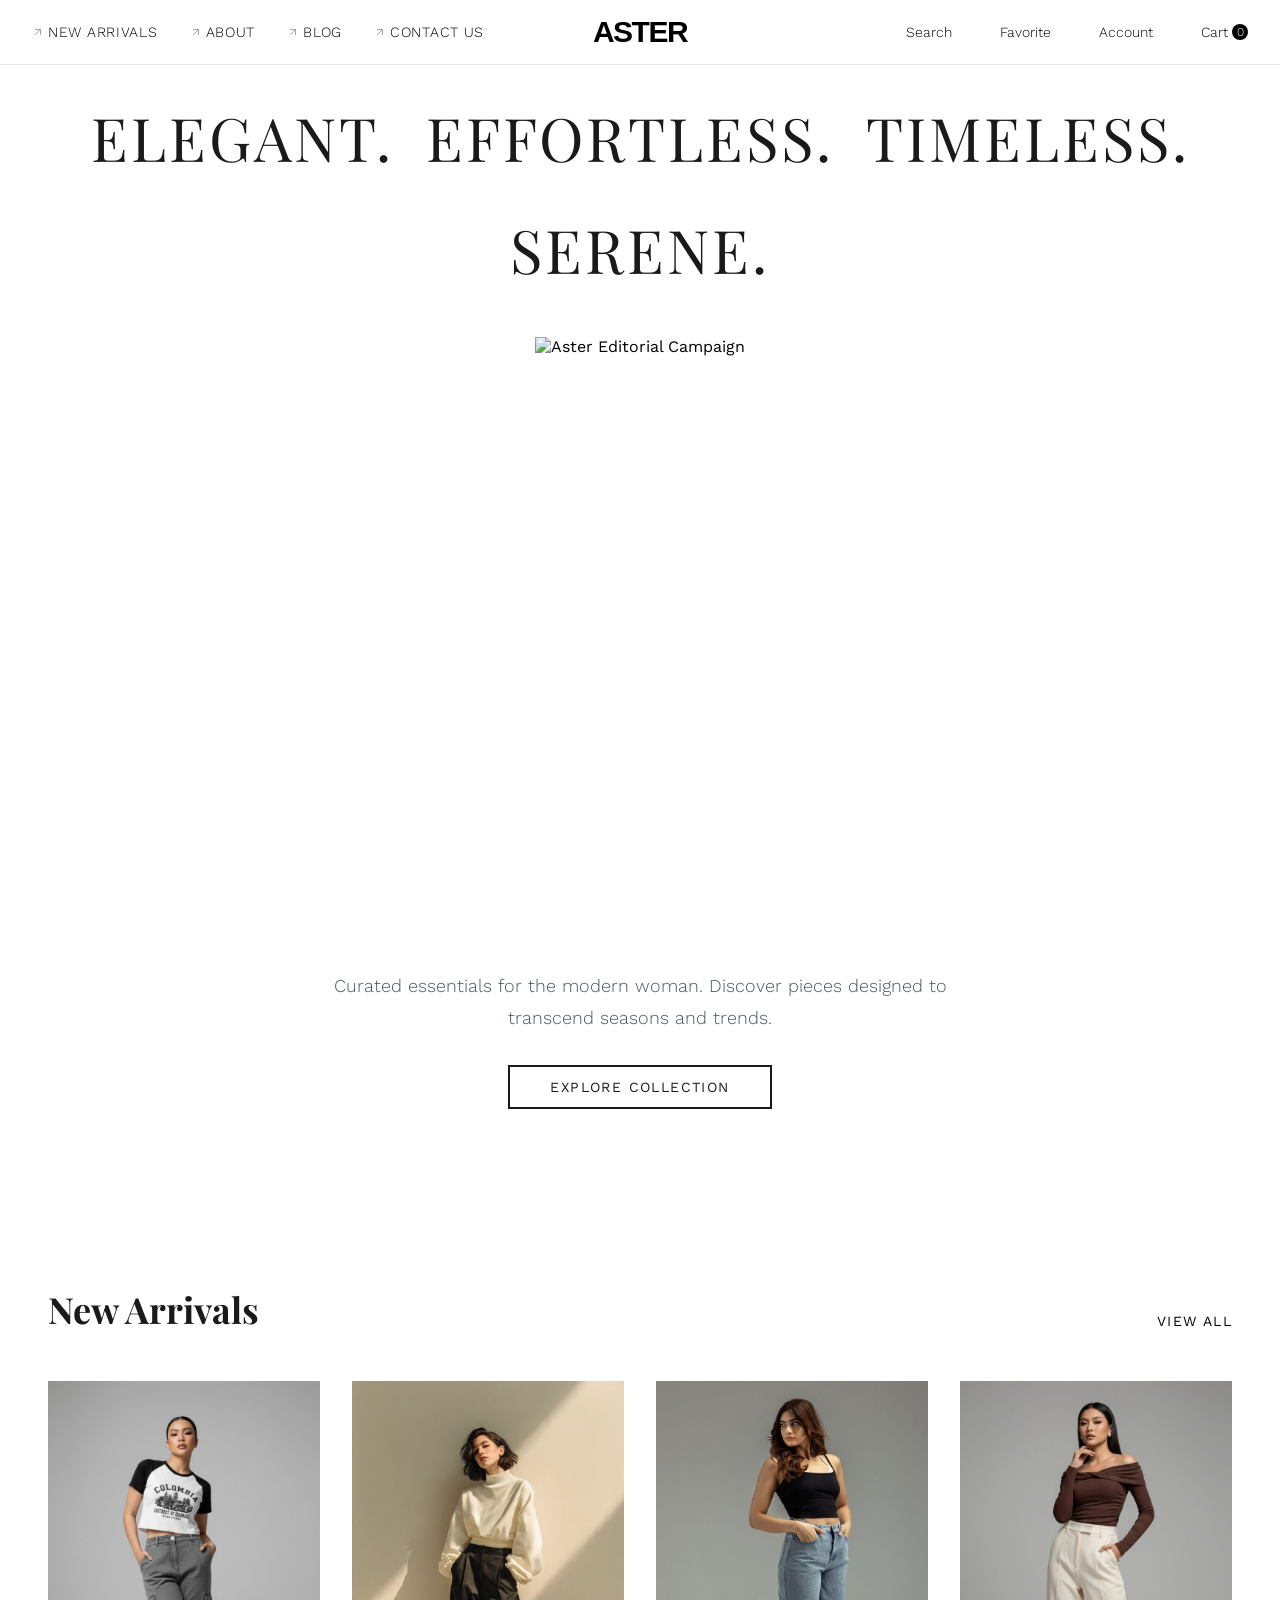
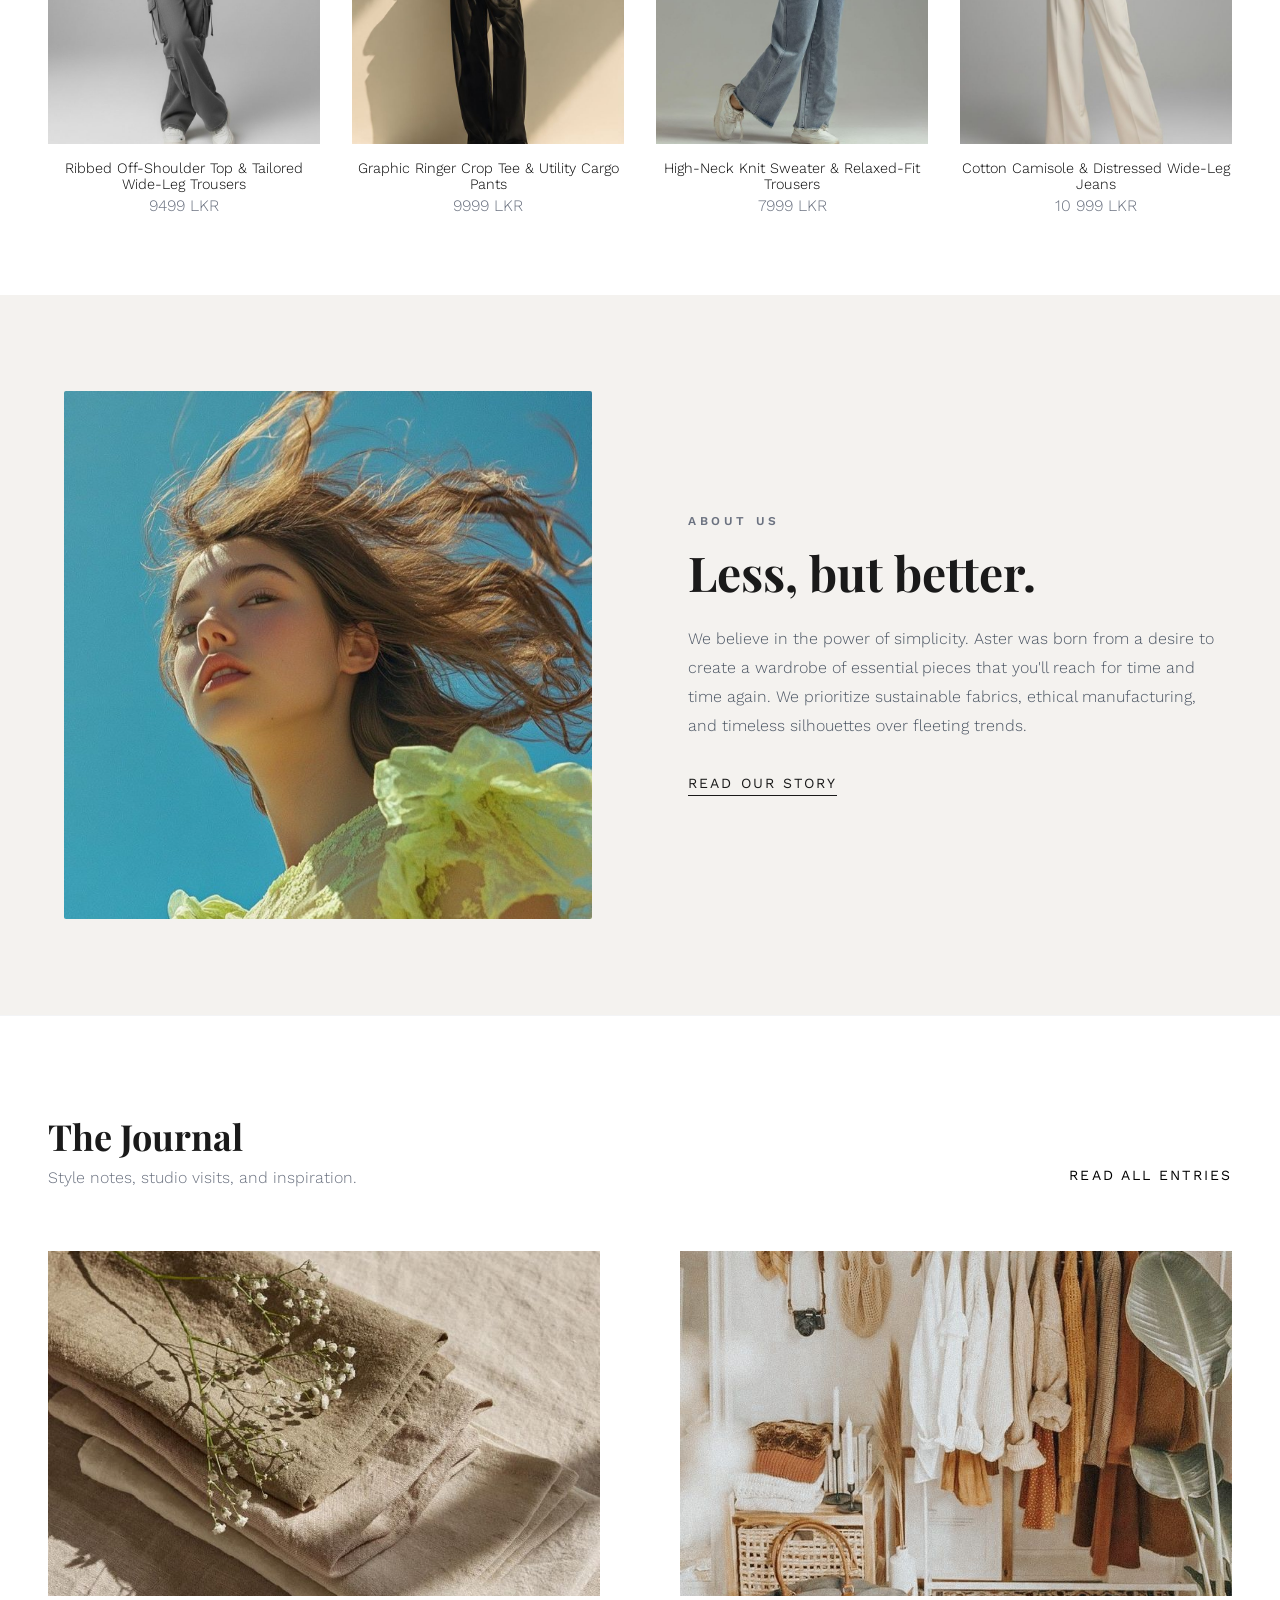
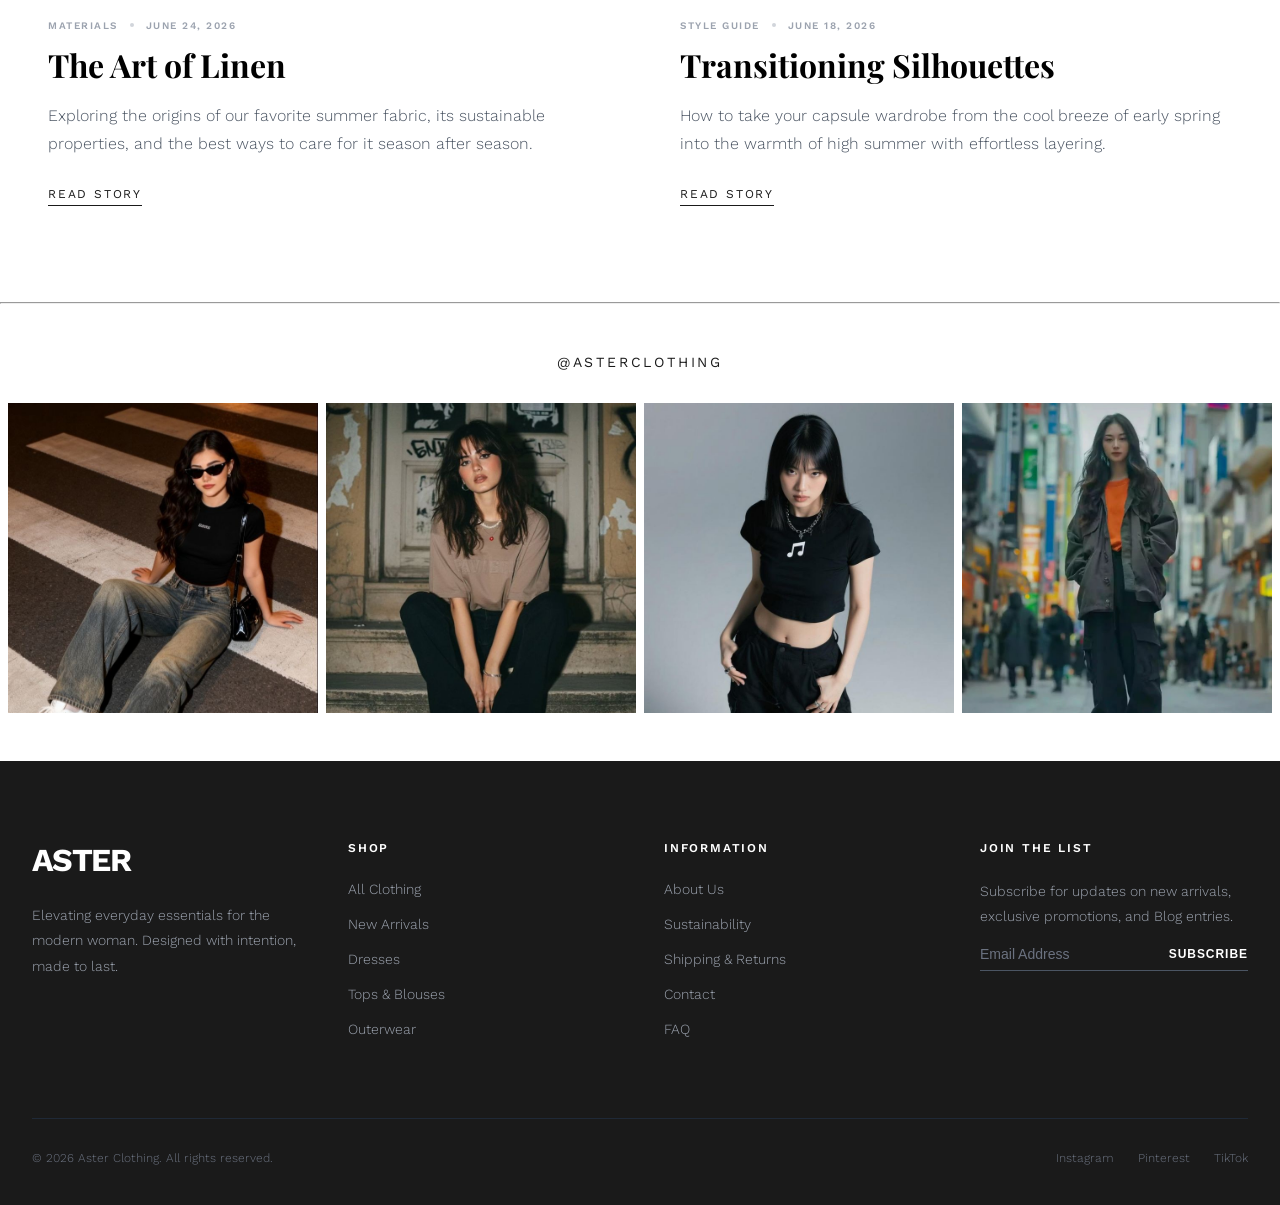
==== commit d37c1057: "Additional pages added with nav bars" ====
--- a/index.html
+++ b/index.html
@@ -20,7 +20,7 @@
 
             <!-- Left Nav Links -->
             <div class="nav-links">
-                <a href="aster-clothing.html" class="nav-link">
+                <a href="./newArrivals.html" class="nav-link">
                     <svg class="nav-arrow" fill="none" stroke="currentColor" viewBox="0 0 24 24">
                         <path stroke-linecap="round" stroke-linejoin="round" stroke-width="2"
                             d="M7 17L17 7M17 7H7M17 7V17"></path>
@@ -28,28 +28,28 @@
                     New Arrivals
                 </a>
 
-                <a href="#" class="nav-link">
+                <a href="./about.html" class="nav-link">
                     <svg class="nav-arrow" fill="none" stroke="currentColor" viewBox="0 0 24 24">
                         <path stroke-linecap="round" stroke-linejoin="round" stroke-width="2"
                             d="M7 17L17 7M17 7H7M17 7V17"></path>
                     </svg>
-                    Shops
-                </a>
-
-                <a href="aster-about.html" class="nav-link">
+                    About
+                </a>
+
+                <a href="./blog.html" class="nav-link">
                     <svg class="nav-arrow" fill="none" stroke="currentColor" viewBox="0 0 24 24">
                         <path stroke-linecap="round" stroke-linejoin="round" stroke-width="2"
                             d="M7 17L17 7M17 7H7M17 7V17"></path>
                     </svg>
-                    About
-                </a>
-
-                <a href="#" class="nav-link">
+                    Blog
+                </a>
+
+                <a href="./contact.html" class="nav-link">
                     <svg class="nav-arrow" fill="none" stroke="currentColor" viewBox="0 0 24 24">
                         <path stroke-linecap="round" stroke-linejoin="round" stroke-width="2"
                             d="M7 17L17 7M17 7H7M17 7V17"></path>
                     </svg>
-                    Blog
+                    Contact Us
                 </a>
             </div>
 
@@ -66,7 +66,7 @@
             <!-- Logo -->
 
             <div class="logo-container">
-                <a href="aster-clothing.html" class="logo">
+                <a href="./index.html" class="logo">
                     Aster
                 </a>
             </div>
@@ -75,7 +75,7 @@
 
             <div class="nav-icons">
 
-                <a href="#" class="nav-icon desktop-only">
+                <a href="./newArrivals.html" class="nav-icon desktop-only">
                     <svg class="icon"></svg>
                     Search
                 </a>
@@ -103,15 +103,15 @@
             <div id="mobile-menu" class="mobile-menu">
 
                 <div class="mobile-menu-links">
-                    <a href="aster-clothing.html">New Arrivals</a>
-                    <a href="#">Shops</a>
-                    <a href="aster-about.html">About</a>
-                    <a href="#">Blog</a>
+                    <a href="./newArrivals.html">New Arrivals</a>
+                    <a href="./about.html">About</a>
+                    <a href="./blog.html">Blog</a>
+                    <a href="./contact.html">Contact Us</a>
                 </div>
 
                 <div class="mobile-menu-icons">
 
-                    <a href="#">
+                    <a href="./newArrivals.html">
                         <svg class="mobile-icon" fill="none" stroke="currentColor" viewBox="0 0 24 24"
                             xmlns="http://www.w3.org/2000/svg">
                             <path stroke-linecap="round" stroke-linejoin="round" stroke-width="2"
@@ -169,7 +169,7 @@
                     transcend seasons and trends.
                 </p>
 
-                <a href="#collection" class="hero-button">
+                <a href="./newArrivals.html" class="hero-button">
                     Explore Collection
                 </a>
             </div>
@@ -322,7 +322,7 @@
             <div class="about-content">
 
                 <span class="about-subtitle">
-                    Our about
+                    About Us
                 </span>
 
                 <h2 class="about-title">
@@ -335,7 +335,7 @@
                     ethical manufacturing, and timeless silhouettes over fleeting trends.
                 </p>
 
-                <a href="#" class="about-link">
+                <a href="./about.html" class="about-link">
                     Read Our Story
                 </a>
 
@@ -362,7 +362,7 @@
                     </p>
                 </div>
 
-                <a href="#" class="Blog-link nav-link">
+                <a href="./blog.html" class="Blog-link nav-link">
                     Read All Entries
                 </a>
 
@@ -401,7 +401,7 @@
                         to care for it season after season.
                     </p>
 
-                    <a href="#" class="Blog-read-more">
+                    <a href="./blog.html" class="Blog-read-more">
                         Read Story
                     </a>
 
@@ -437,7 +437,7 @@
                         summer with effortless layering.
                     </p>
 
-                    <a href="#" class="Blog-read-more">
+                    <a href="./blog.html" class="Blog-read-more">
                         Read Story
                     </a>
 
--- a/style.css
+++ b/style.css
@@ -15,6 +15,7 @@
 
 body {
     min-height: 100vh;
+    font-family: "Work Sans", sans-serif;
 }
 
 .navbar {
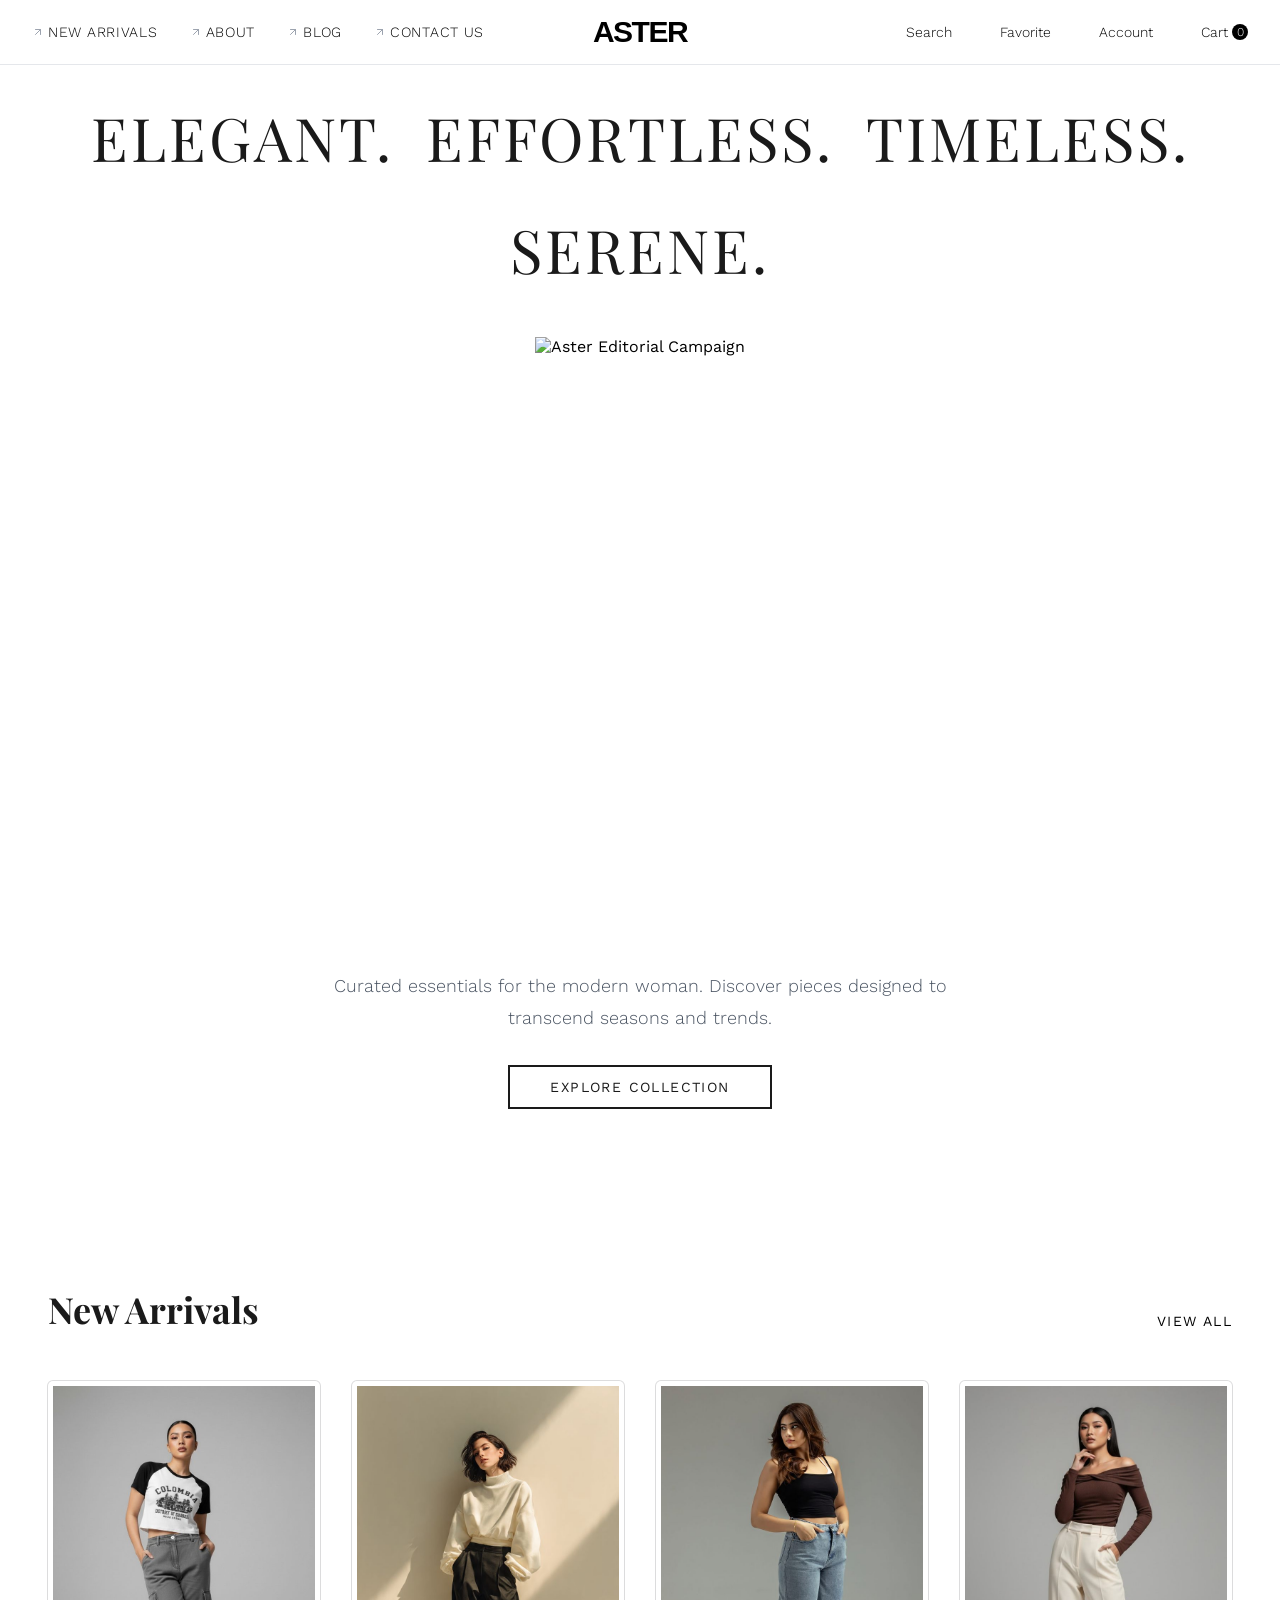
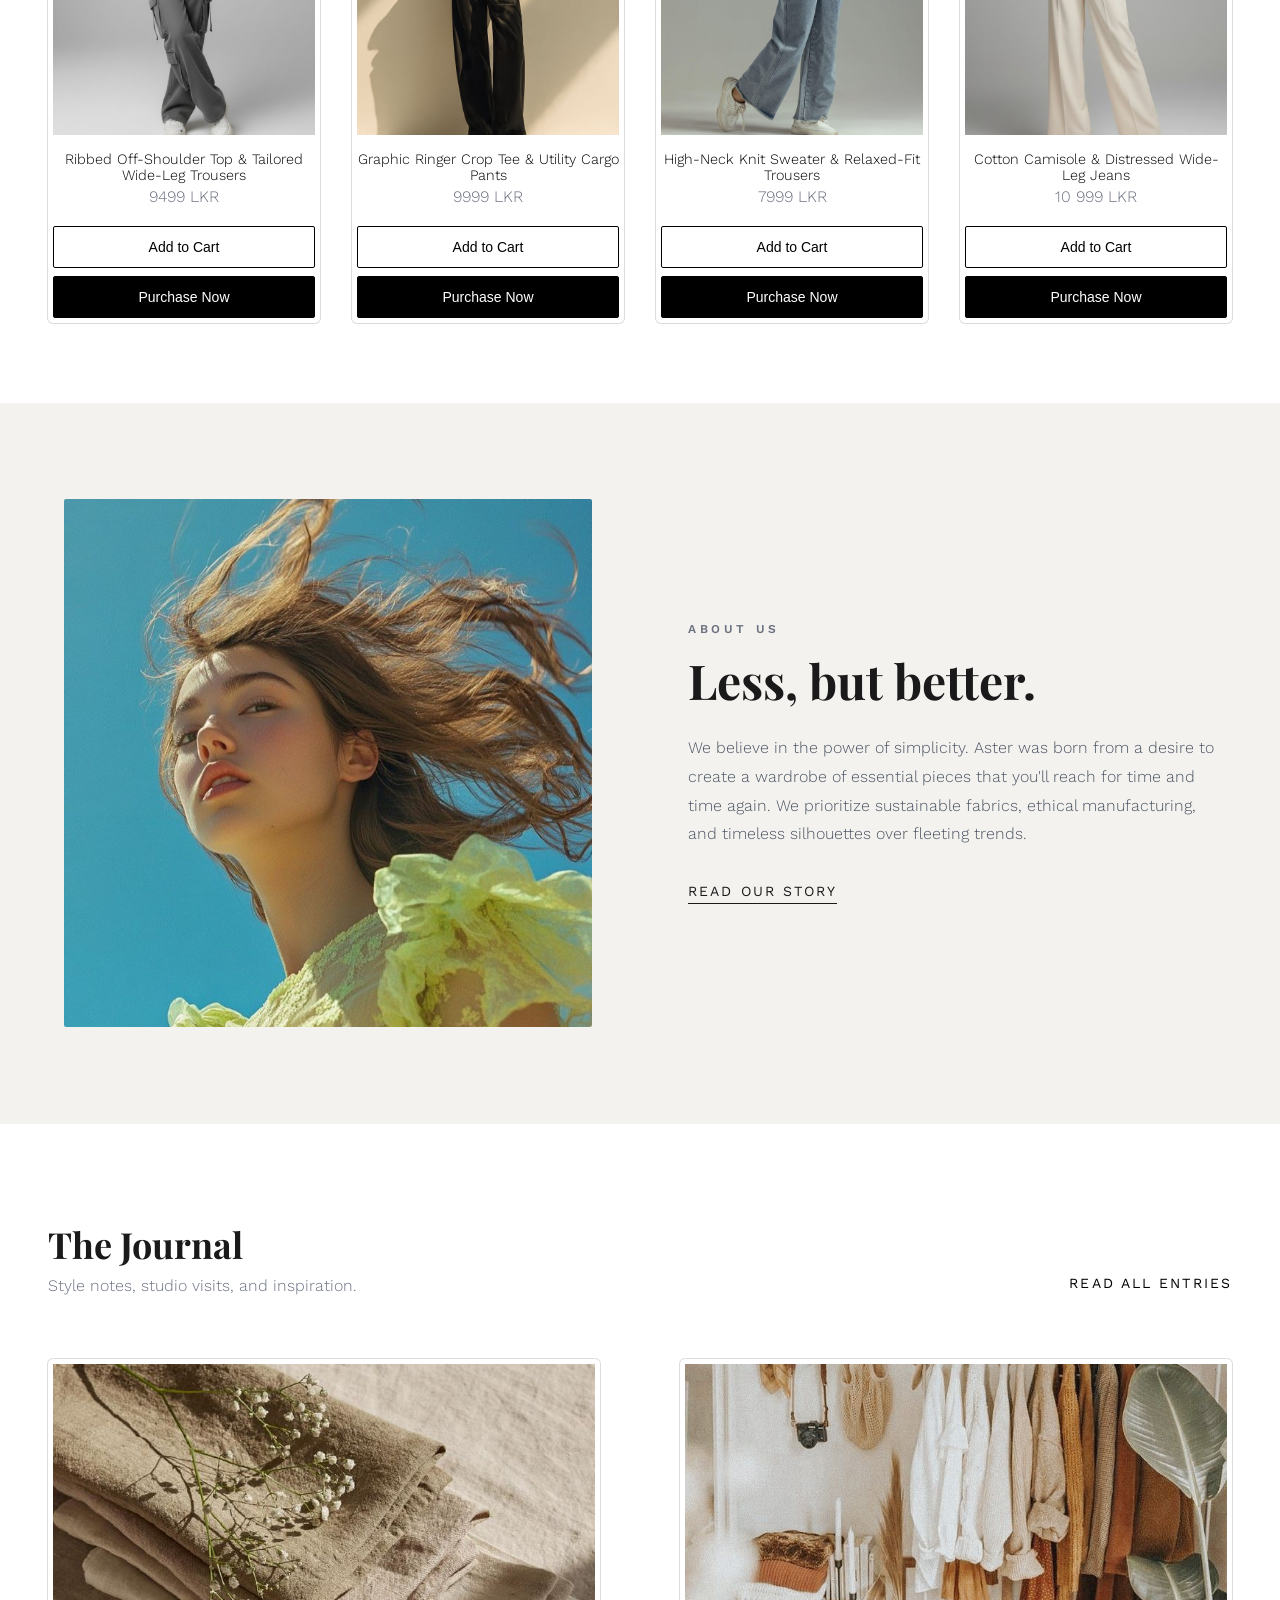
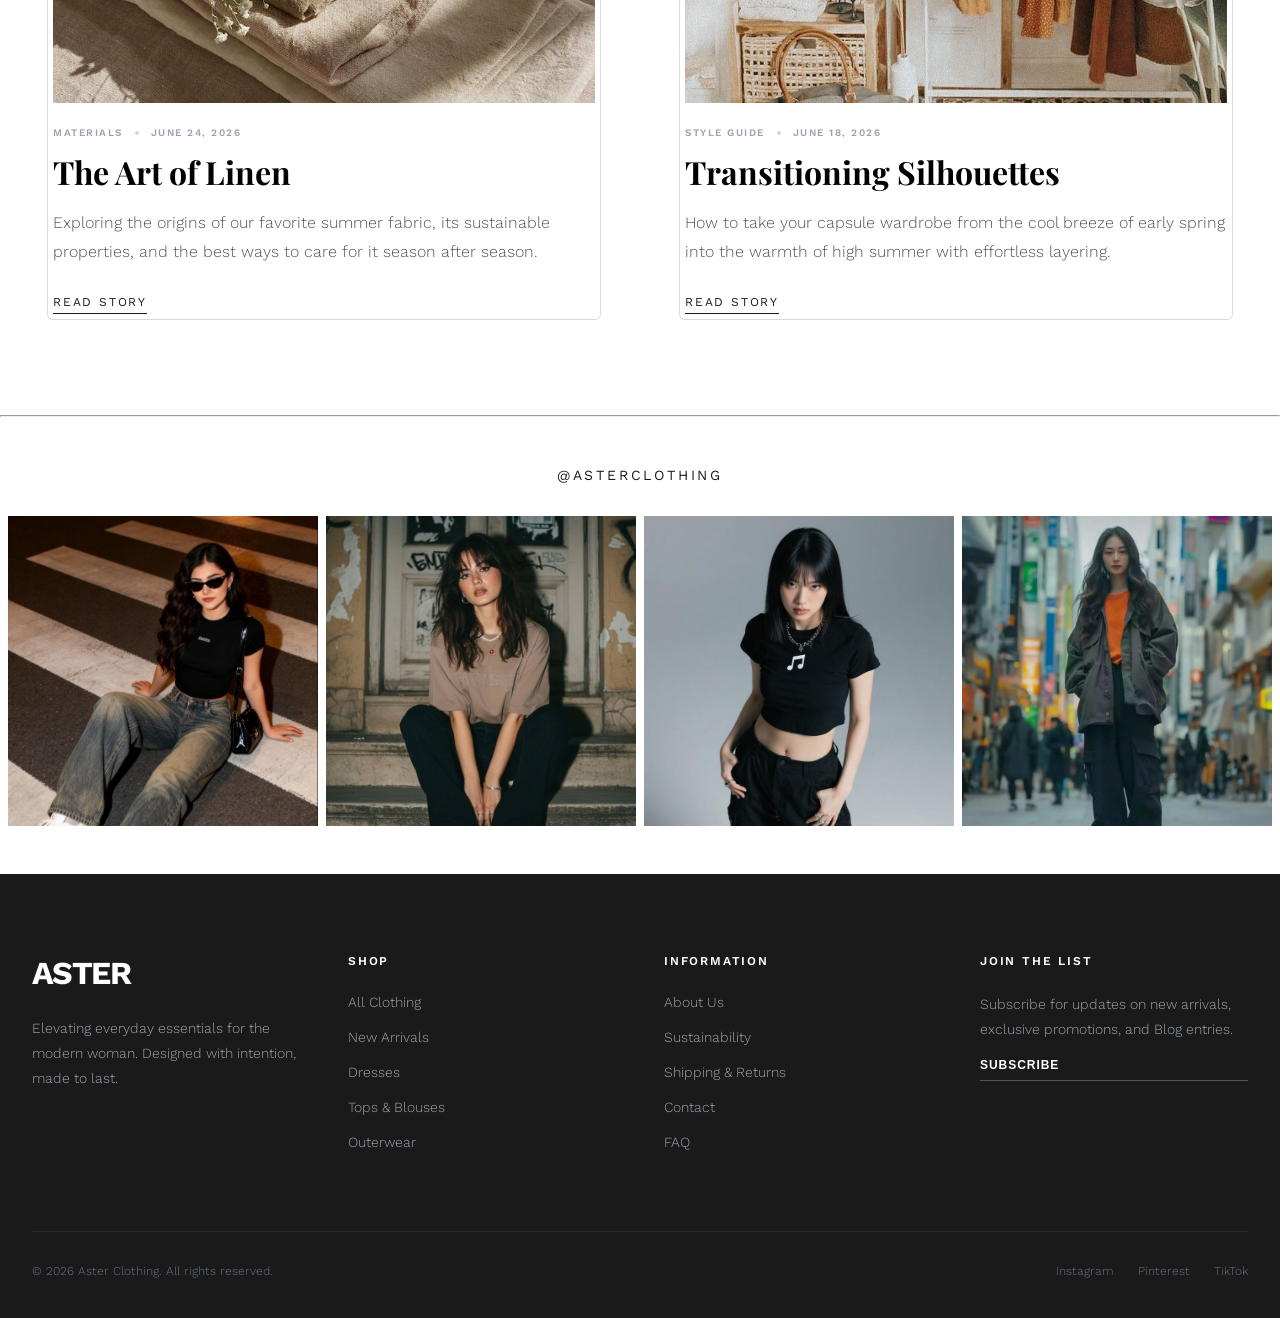
==== commit c9dc9a8f: "Animation Added All pages fixed responsiveness - Ok images changed" ====
--- a/index.html
+++ b/index.html
@@ -219,6 +219,15 @@
                         </p>
                     </div>
 
+                    <div class="product-actions">
+                        <button class="btn btn-outline">
+                            Add to Cart
+                        </button>
+                        <button class="btn btn-primary">
+                            Purchase Now
+                        </button>
+                    </div>
+
                 </article>
 
                 <article class="product-card">
@@ -246,6 +255,15 @@
                         </p>
                     </div>
 
+                    <div class="product-actions">
+                        <button class="btn btn-outline">
+                            Add to Cart
+                        </button>
+                        <button class="btn btn-primary">
+                            Purchase Now
+                        </button>
+                    </div>
+
                 </article>
 
                 <article class="product-card">
@@ -273,6 +291,14 @@
                         </p>
                     </div>
 
+                    <div class="product-actions">
+                        <button class="btn btn-outline">
+                            Add to Cart
+                        </button>
+                        <button class="btn btn-primary">
+                            Purchase Now
+                        </button>
+                    </div>
                 </article>
 
                 <article class="product-card">
@@ -298,6 +324,14 @@
                         <p class="product-price">
                             10 999 LKR
                         </p>
+                    </div>
+                    <div class="product-actions">
+                        <button class="btn btn-outline">
+                            Add to Cart
+                        </button>
+                        <button class="btn btn-primary">
+                            Purchase Now
+                        </button>
                     </div>
 
                 </article>
@@ -563,28 +597,20 @@
                 </div>
 
                 <div class="footer-column">
-
                     <h4 class="footer-heading">
                         Join the List
                     </h4>
-
                     <p class="footer-newsletter-text">
                         Subscribe for updates on new arrivals, exclusive promotions,
                         and Blog entries.
                     </p>
 
-                    <form class="footer-form">
-
-                        <input type="email" placeholder="Email Address" class="footer-input">
-
+                    <form class="footer-form" <input type="email" placeholder="Email" class="footer-input">
                         <button type="submit" class="footer-button">
                             Subscribe
                         </button>
-
                     </form>
-
-                </div>
-
+                </div>
             </div>
 
             <div class="footer-bottom">
--- a/style.css
+++ b/style.css
@@ -313,6 +313,39 @@
     display: inline-block;
 }
 
+.hero-text-fade {
+    animation: fadeIn 1.5s ease-in-out forwards;
+    opacity: 0;
+}
+
+@keyframes fadeIn {
+    from {
+        opacity: 0;
+        transform: translateY(20px);
+    }
+
+    to {
+        opacity: 1;
+        transform: translateY(0);
+    }
+}
+
+.delay-1 {
+    animation-delay: 0.2s;
+}
+
+.delay-2 {
+    animation-delay: 0.4s;
+}
+
+.delay-3 {
+    animation-delay: 0.6s;
+}
+
+.delay-4 {
+    animation-delay: 0.8s;
+}
+
 .main-content {
     width: 100%;
     min-height: 70vh;
@@ -499,6 +532,12 @@
     font-weight: 300;
 }
 
+article {
+    box-shadow: rgba(0, 0, 0, 0.02) 0px 1px 3px 0px, rgba(27, 31, 35, 0.15) 0px 0px 0px 1px;
+    padding: 5px;
+    border-radius: 5px;
+}
+
 
 /* About */
 .about {
@@ -793,6 +832,48 @@
     fill: #fff;
 }
 
+.product-actions {
+    display: flex;
+    gap: .5rem;
+
+    margin-top: 1.25rem;
+    flex-wrap: wrap;
+}
+
+.btn {
+    width: 100%;
+
+    padding: .75rem;
+
+    border-radius: .125rem;
+
+    font-size: .875rem;
+    font-weight: 500;
+
+    cursor: pointer;
+
+    transition: .3s;
+}
+
+.btn-outline {
+    background: #fff;
+    color: #000;
+    border: 1px solid #000;
+}
+
+.btn-outline:hover {
+    background: #f9fafb;
+}
+
+.btn-primary {
+    background: #000;
+    color: #fff;
+    border: 1px solid #000;
+}
+
+.btn-primary:hover {
+    background: #1f2937;
+}
 
 /* Footer */
 .footer {
@@ -960,6 +1041,10 @@
         gap: 2rem;
     }
 
+    .product-actions {
+        flex-direction: column;
+    }
+
     .collection-title {
         font-size: 1.875rem;
     }
@@ -1080,6 +1165,10 @@
         grid-template-columns: repeat(4, 1fr);
     }
 
+    .product-actions {
+        flex-direction: row;
+    }
+
     .about-content {
         text-align: left;
     }
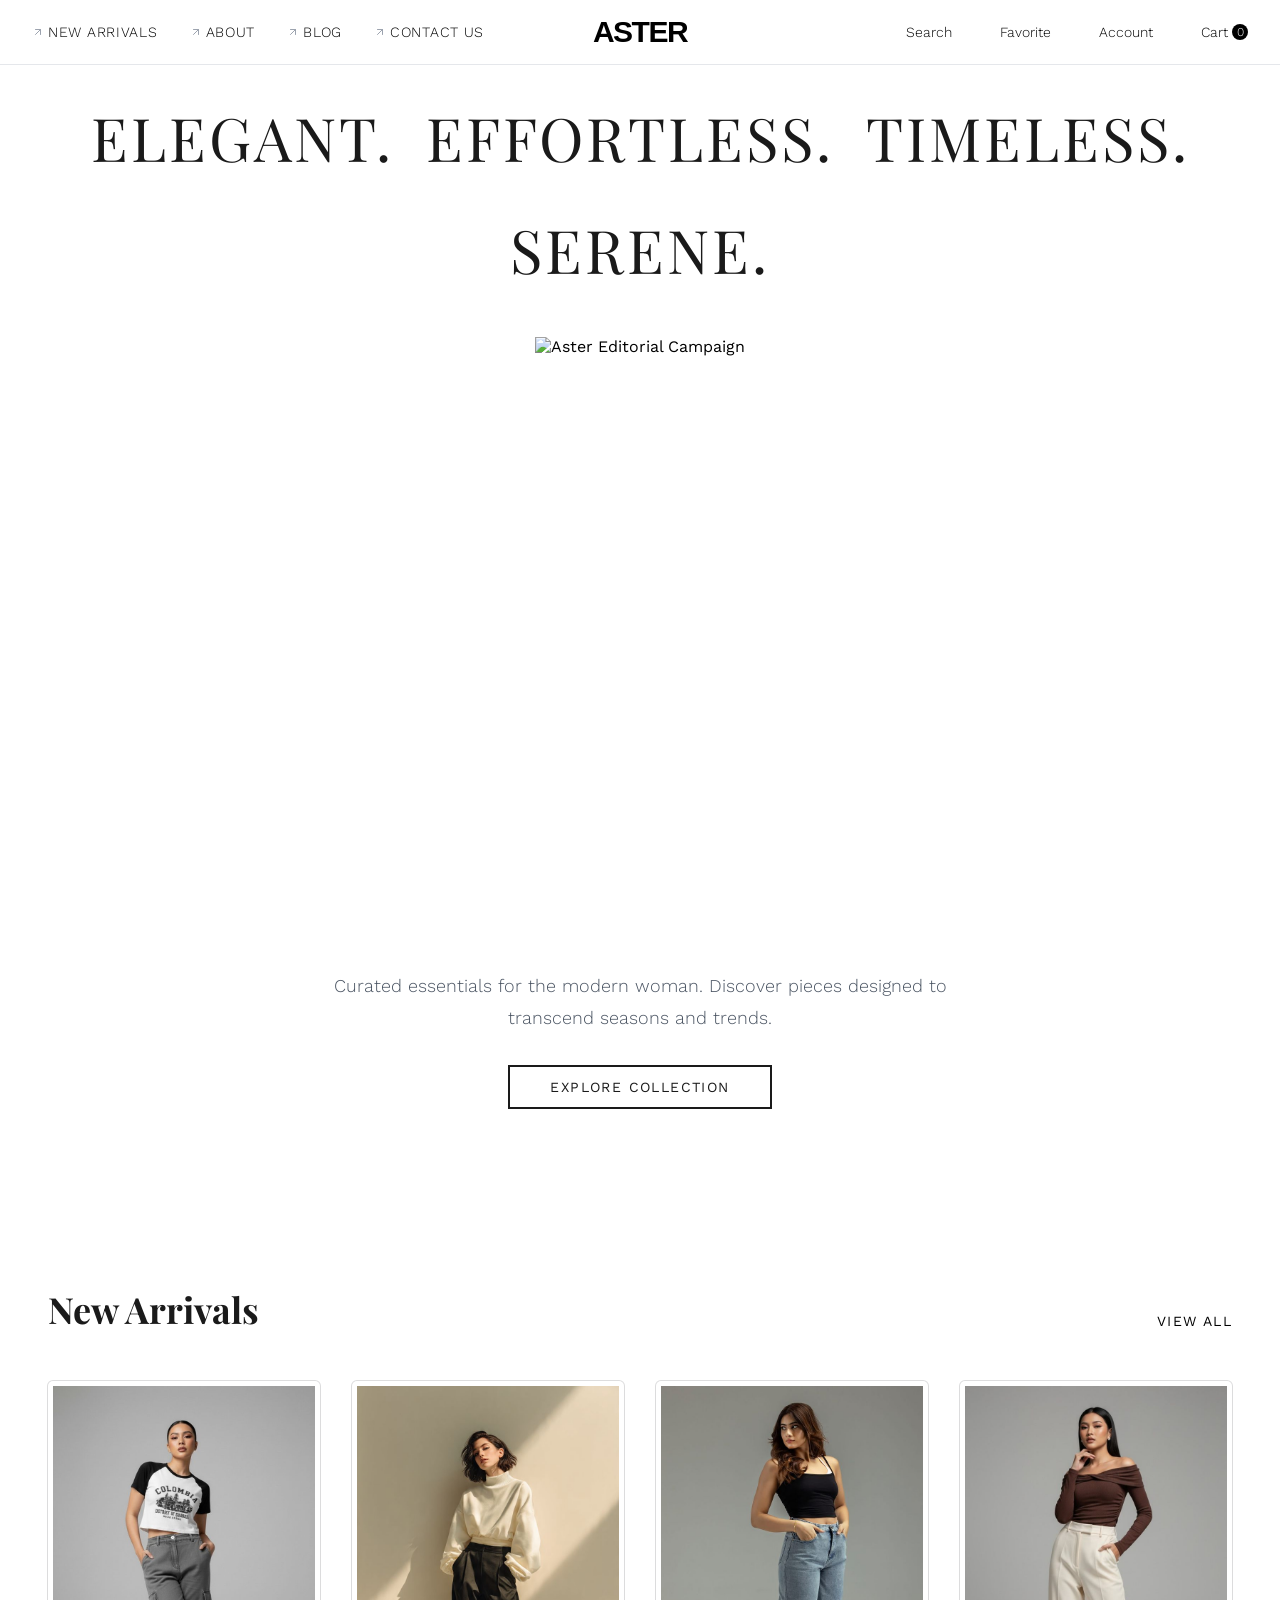
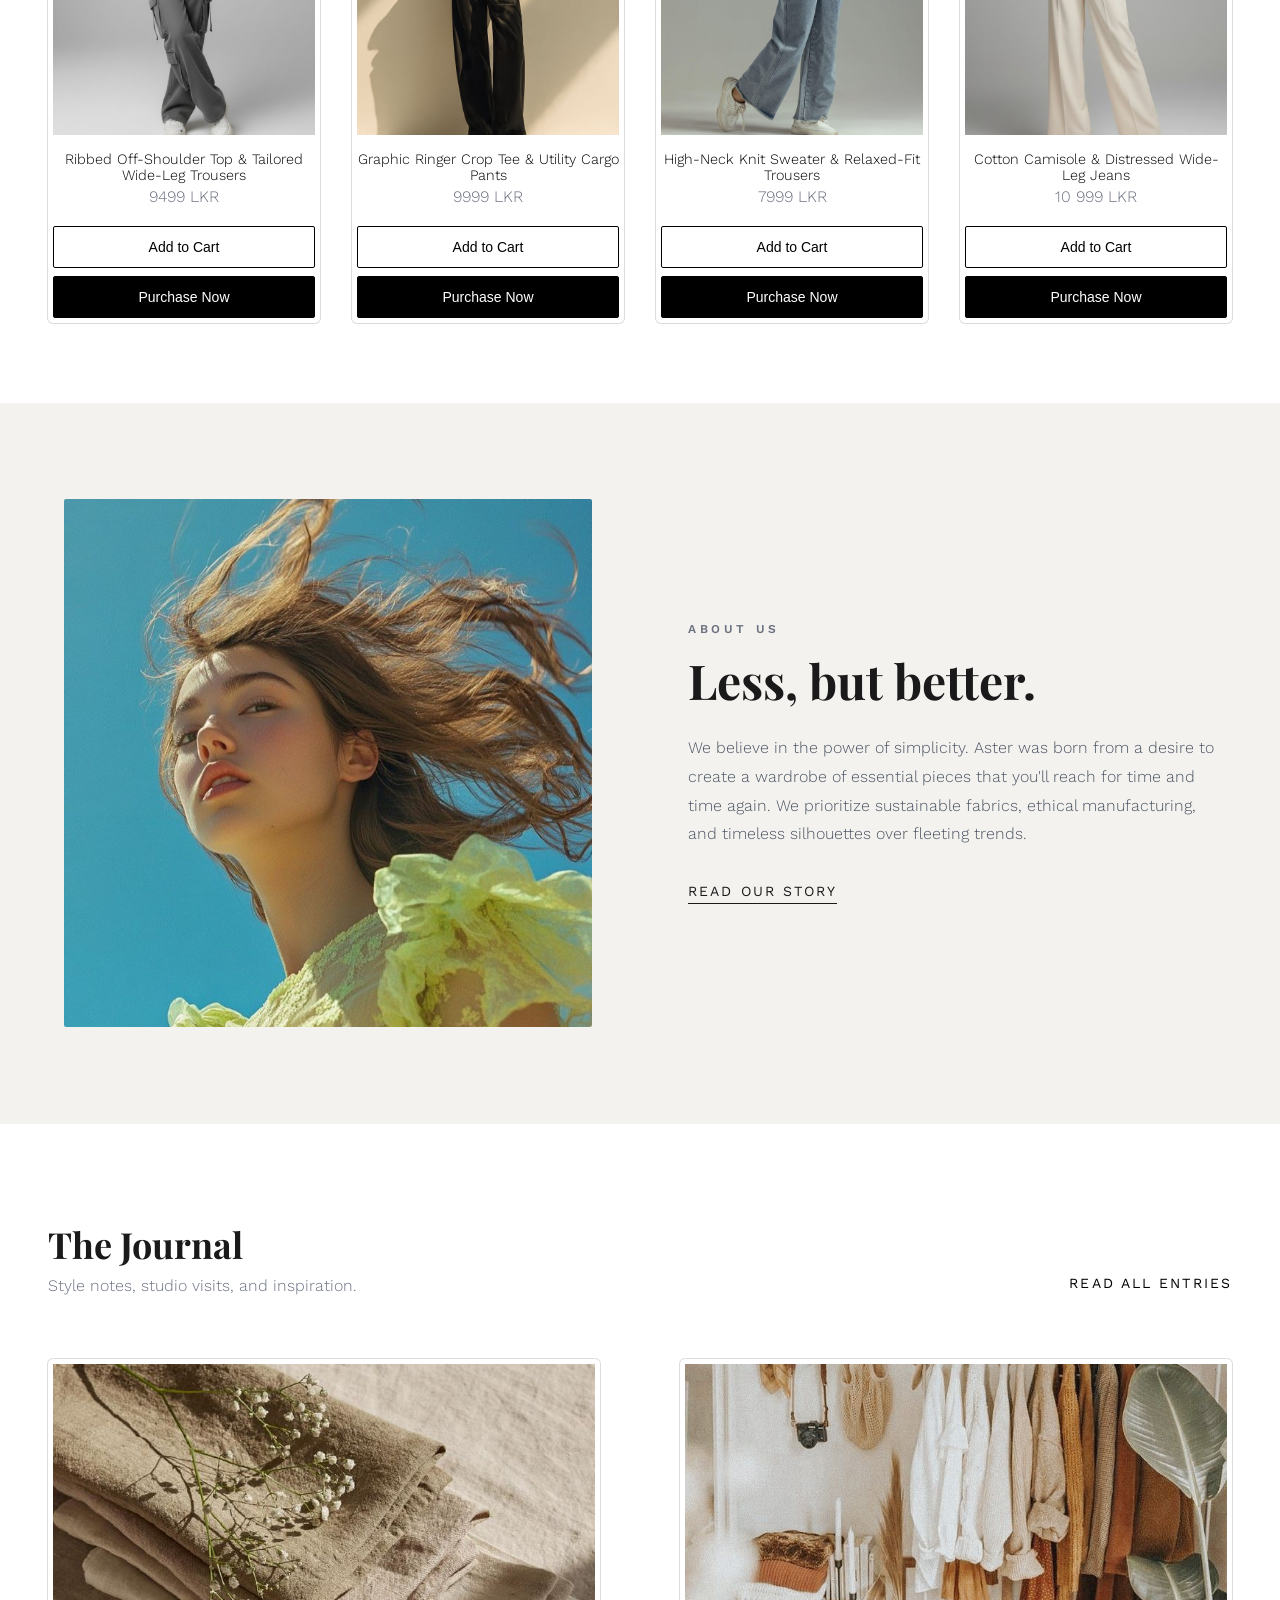
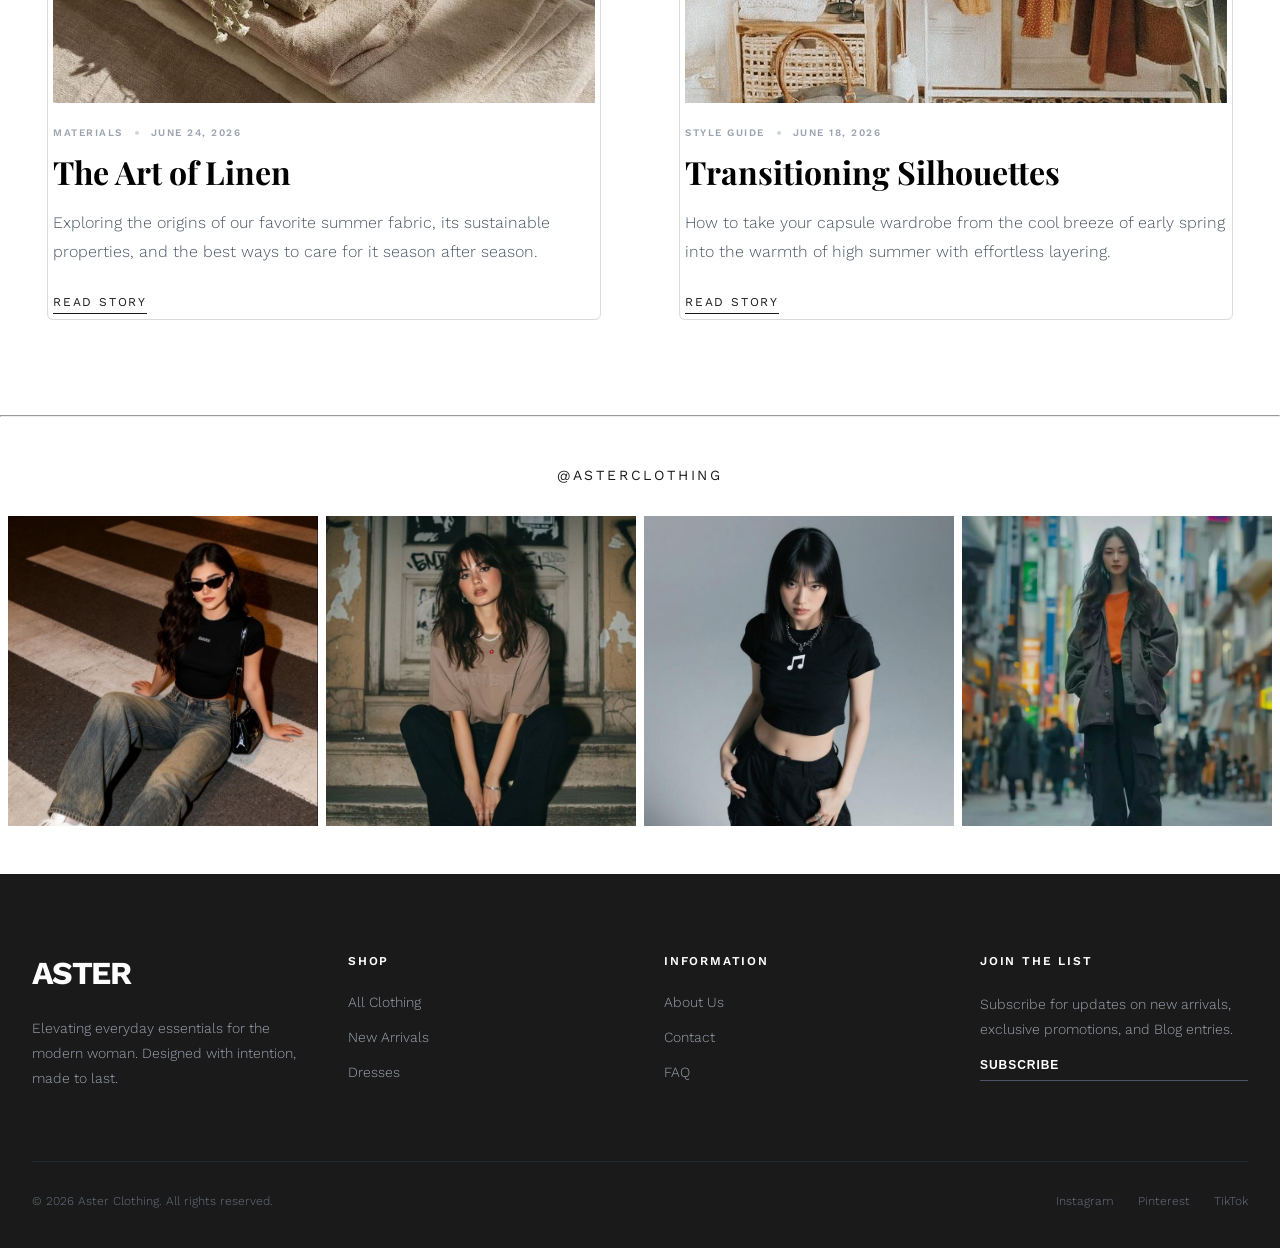
==== commit 42135245: "Links fixed" ====
--- a/index.html
+++ b/index.html
@@ -491,7 +491,7 @@
     <section class="instagram">
 
         <div class="instagram-header">
-            <a href="#" class="instagram-link">
+            <a href="https://www.instagram.com/" class="instagram-link">
                 @AsterClothing
             </a>
         </div>
@@ -573,11 +573,9 @@
                     <h4 class="footer-heading">Shop</h4>
 
                     <ul class="footer-links">
-                        <li><a href="#">All Clothing</a></li>
+                        <li><a href="./newArrivals.html">All Clothing</a></li>
                         <li><a href="#">New Arrivals</a></li>
-                        <li><a href="#">Dresses</a></li>
-                        <li><a href="#">Tops & Blouses</a></li>
-                        <li><a href="#">Outerwear</a></li>
+                        <li><a href="./newArrivals.html">Dresses</a></li>
                     </ul>
 
                 </div>
@@ -587,11 +585,9 @@
                     <h4 class="footer-heading">Information</h4>
 
                     <ul class="footer-links">
-                        <li><a href="#">About Us</a></li>
-                        <li><a href="#">Sustainability</a></li>
-                        <li><a href="#">Shipping & Returns</a></li>
-                        <li><a href="#">Contact</a></li>
-                        <li><a href="#">FAQ</a></li>
+                        <li><a href="./about.html">About Us</a></li>
+                        <li><a href="./contact.html">Contact</a></li>
+                        <li><a href="./contact.html">FAQ</a></li>
                     </ul>
 
                 </div>
@@ -622,7 +618,7 @@
                 <div class="footer-socials">
 
                     <a href="#">Instagram</a>
-                    <a href="#">Pinterest</a>
+                    <a href="https://www.pinterest.com/">Pinterest</a>
                     <a href="#">TikTok</a>
 
                 </div>
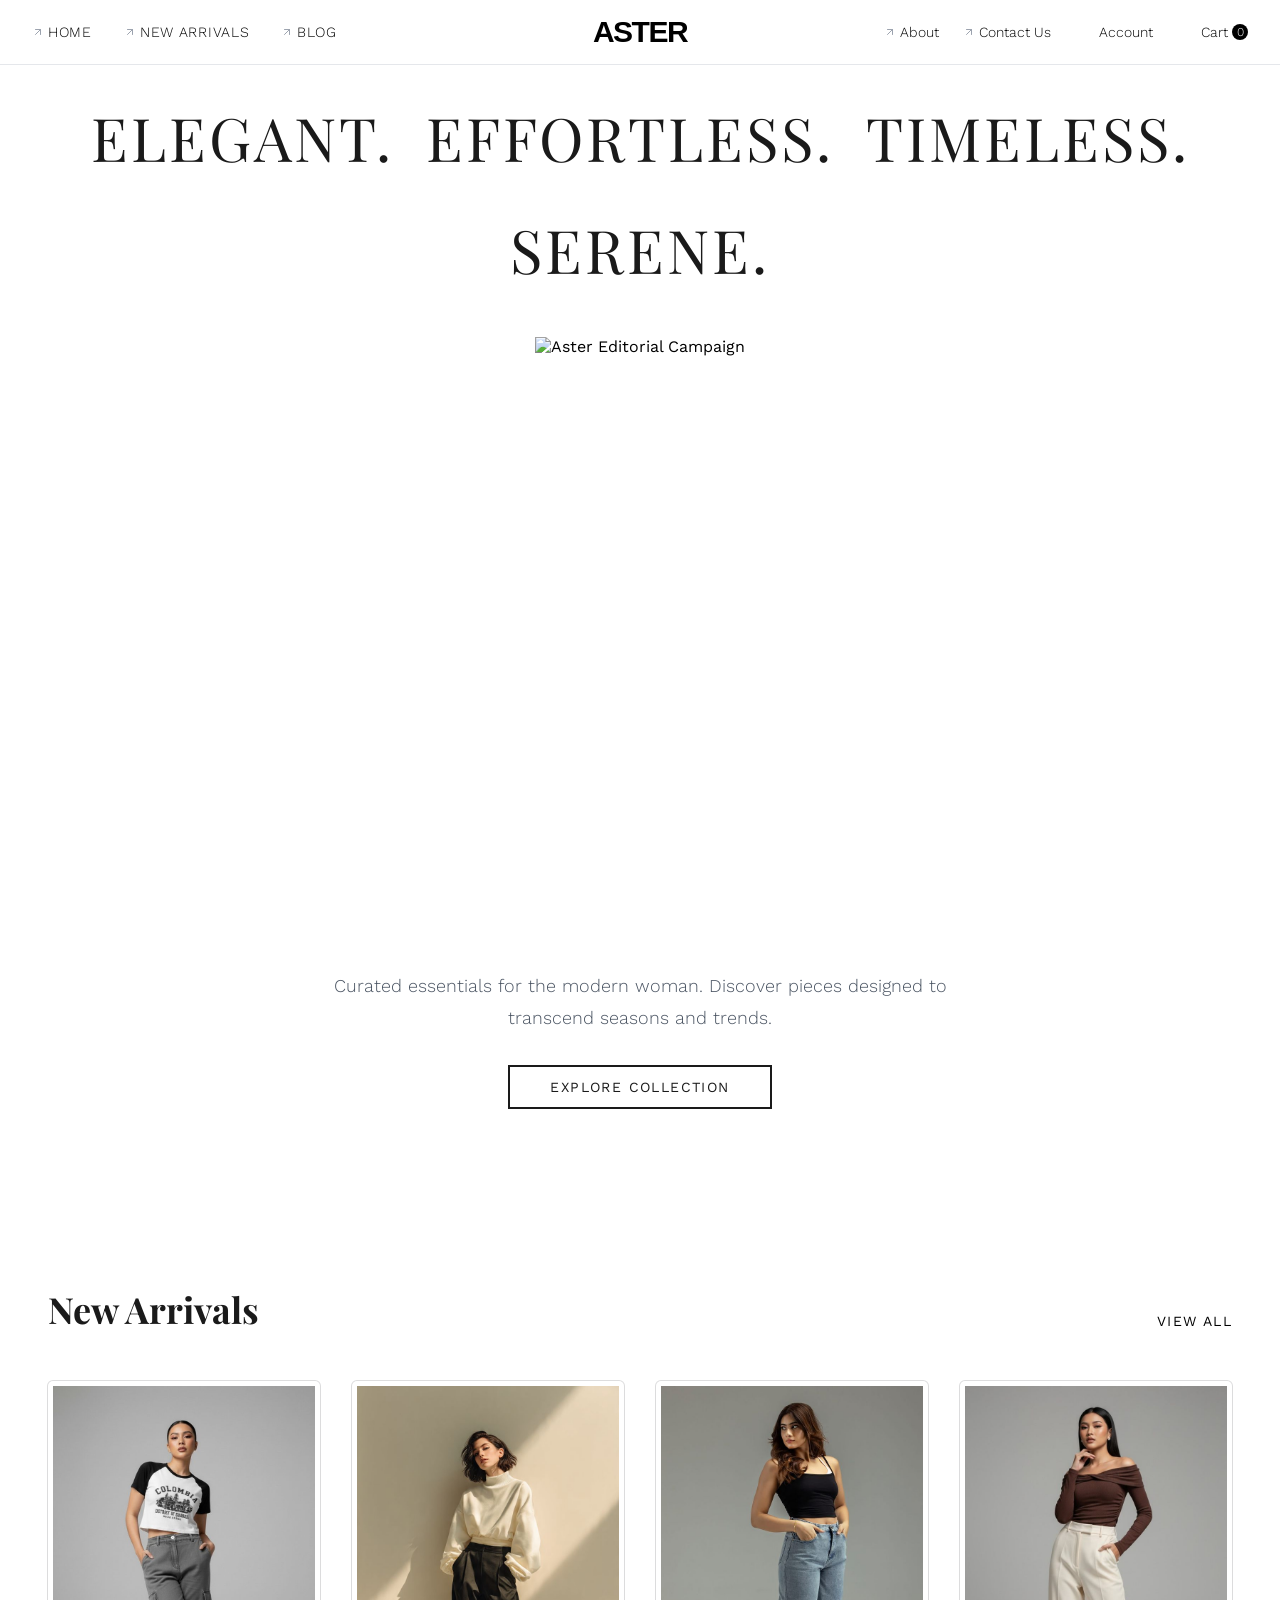
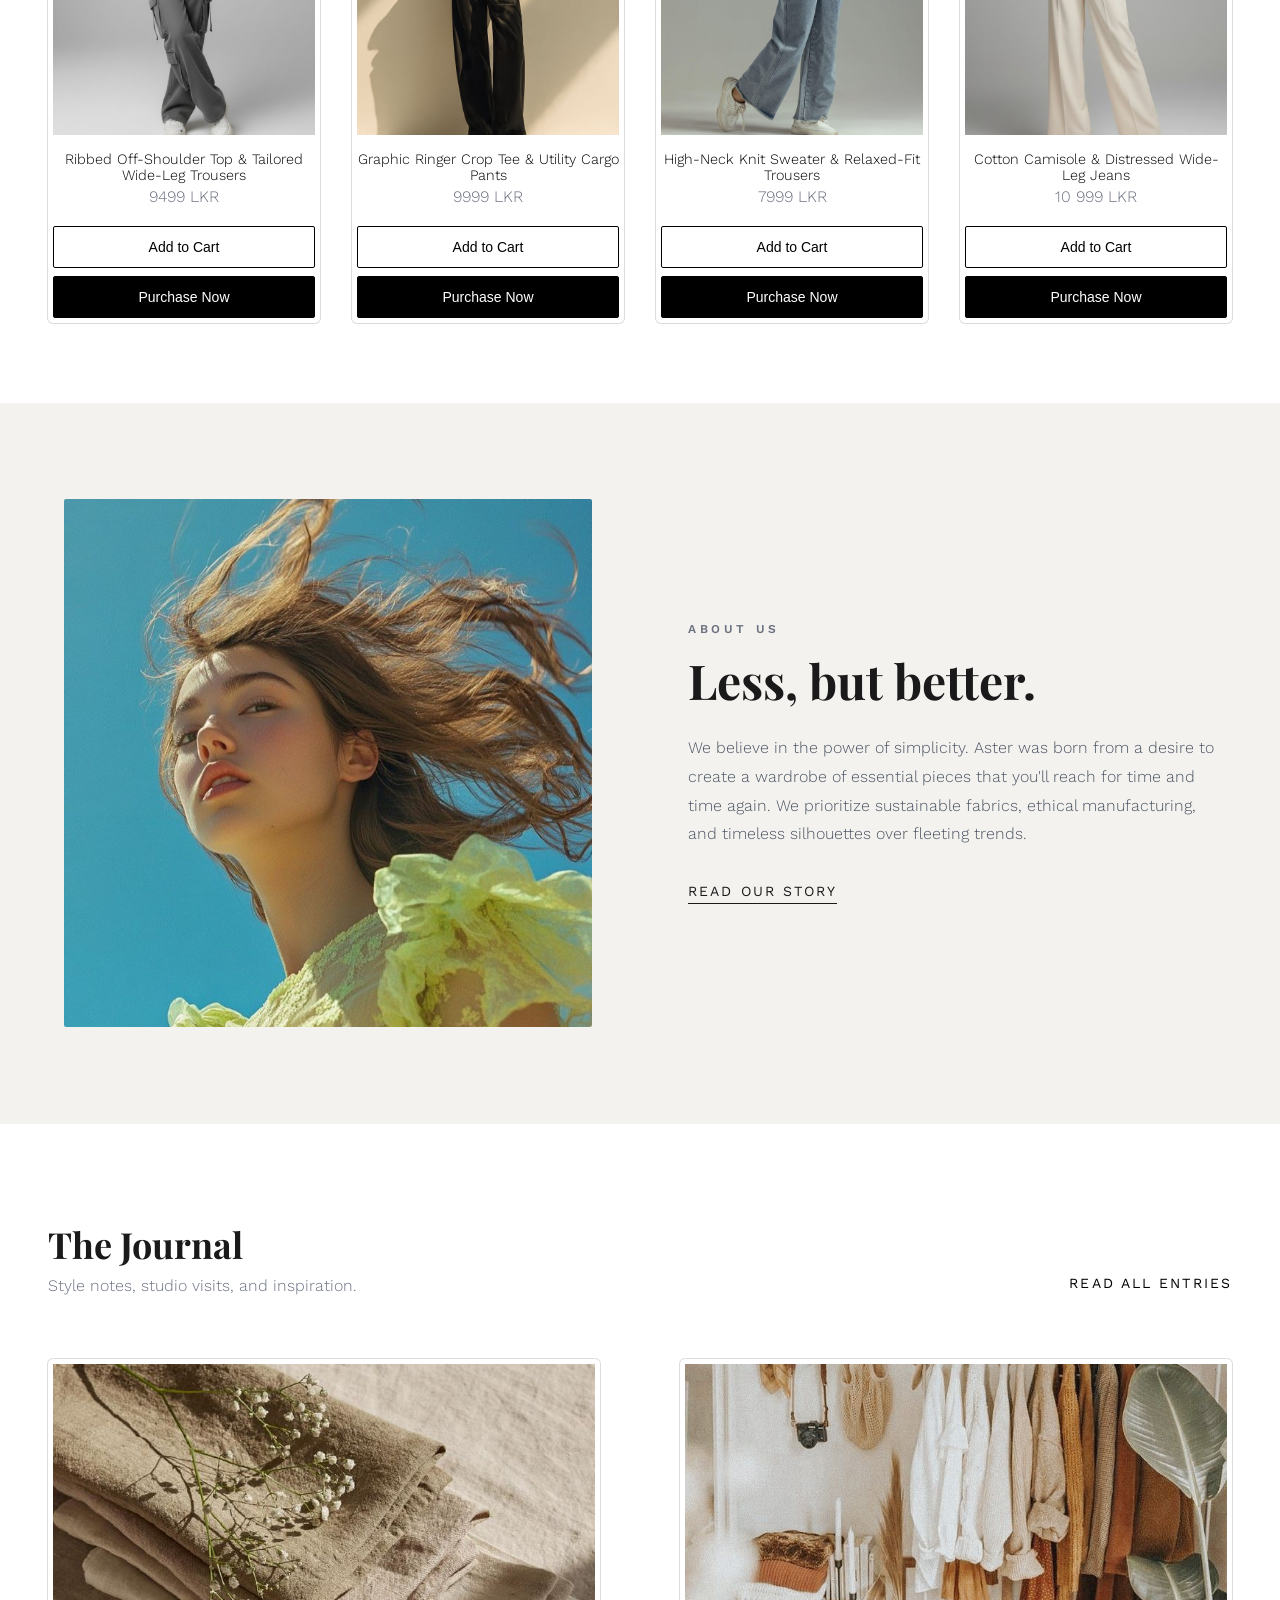
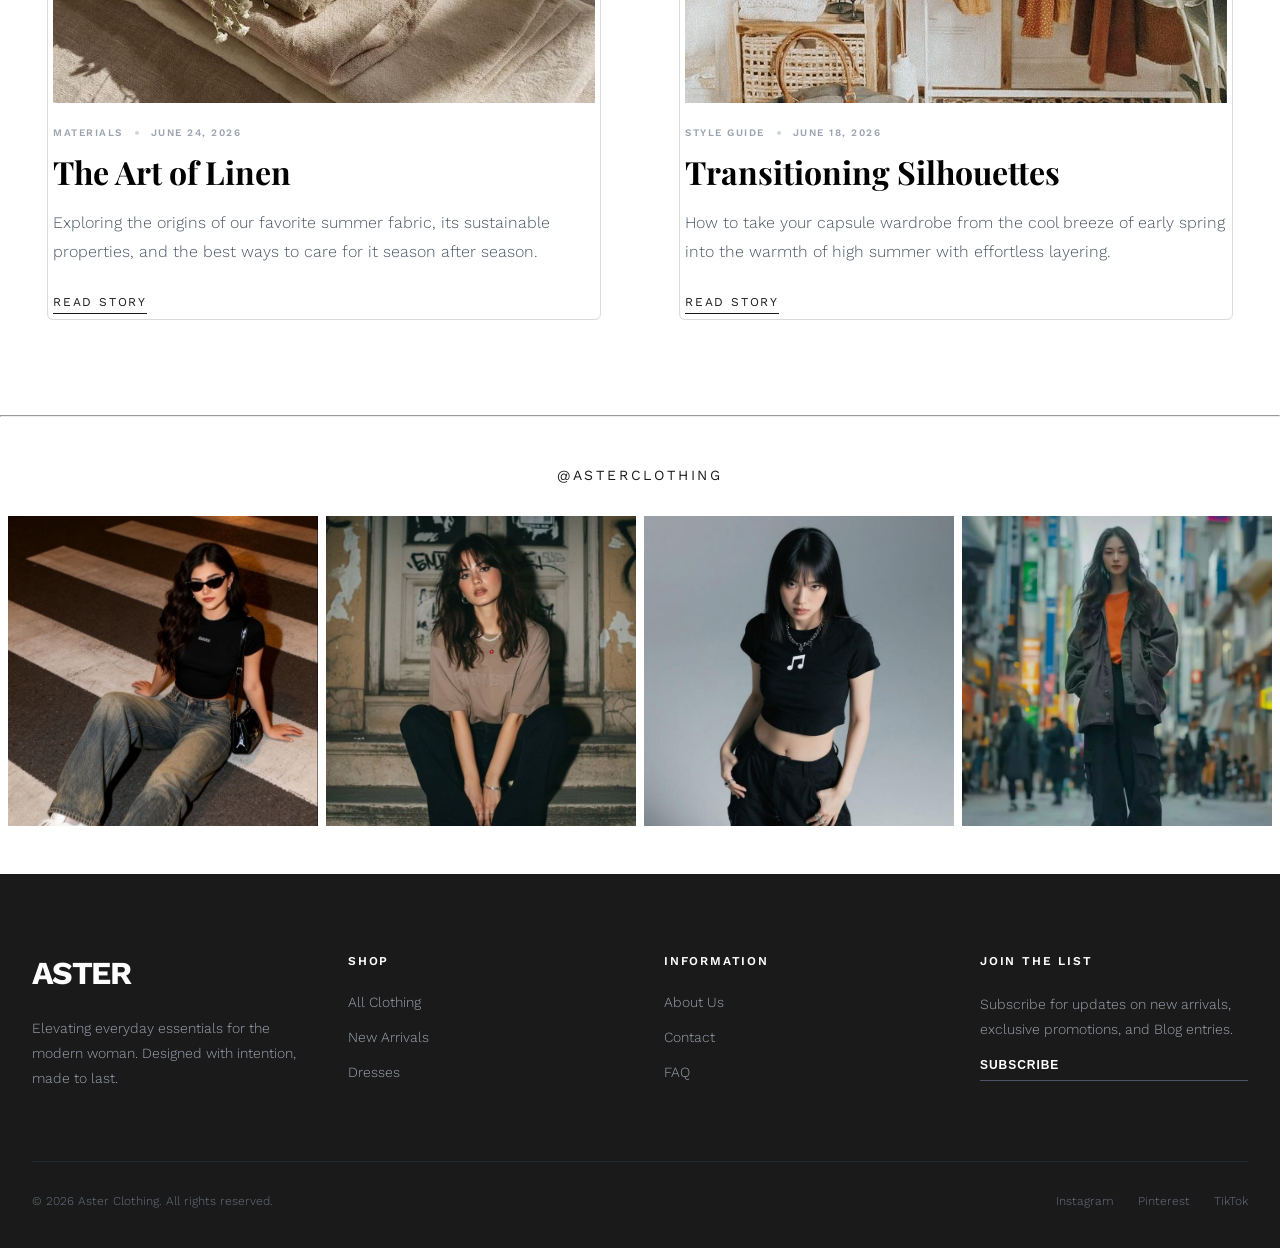
==== commit 3ade18d8: "Nav bar modified" ====
--- a/index.html
+++ b/index.html
@@ -20,6 +20,16 @@
 
             <!-- Left Nav Links -->
             <div class="nav-links">
+
+                <a href="./index.html" class="nav-link">
+                    <svg class="nav-arrow" fill="none" stroke="currentColor" viewBox="0 0 24 24">
+                        <path stroke-linecap="round" stroke-linejoin="round" stroke-width="2"
+                            d="M7 17L17 7M17 7H7M17 7V17">
+                        </path>
+                    </svg>
+                    Home
+                </a>
+
                 <a href="./newArrivals.html" class="nav-link">
                     <svg class="nav-arrow" fill="none" stroke="currentColor" viewBox="0 0 24 24">
                         <path stroke-linecap="round" stroke-linejoin="round" stroke-width="2"
@@ -28,14 +38,6 @@
                     New Arrivals
                 </a>
 
-                <a href="./about.html" class="nav-link">
-                    <svg class="nav-arrow" fill="none" stroke="currentColor" viewBox="0 0 24 24">
-                        <path stroke-linecap="round" stroke-linejoin="round" stroke-width="2"
-                            d="M7 17L17 7M17 7H7M17 7V17"></path>
-                    </svg>
-                    About
-                </a>
-
                 <a href="./blog.html" class="nav-link">
                     <svg class="nav-arrow" fill="none" stroke="currentColor" viewBox="0 0 24 24">
                         <path stroke-linecap="round" stroke-linejoin="round" stroke-width="2"
@@ -43,46 +45,44 @@
                     </svg>
                     Blog
                 </a>
-
-                <a href="./contact.html" class="nav-link">
+            </div>
+
+            <!-- Mobile Menu Button -->
+
+            <button id="mobile-menu-btn" class="mobile-menu-btn" aria-label="Toggle navigation menu"
+                aria-expanded="false">
+
+                <img id="mobile-menu-icon" src="./img/svg/hamburger-menu-svgrepo-com.svg" alt="Open menu" width="50"
+                    height="50">
+
+            </button>
+
+            <!-- Logo -->
+
+            <div class="logo-container">
+                <a href="./index.html" class="logo">
+                    Aster
+                </a>
+            </div>
+
+            <!-- Right Nav -->
+
+            <div class="nav-icons">
+
+                <a href="./about.html" class="nav-link desktop-only">
                     <svg class="nav-arrow" fill="none" stroke="currentColor" viewBox="0 0 24 24">
                         <path stroke-linecap="round" stroke-linejoin="round" stroke-width="2"
                             d="M7 17L17 7M17 7H7M17 7V17"></path>
                     </svg>
+                    About
+                </a>
+
+                <a href="./contact.html" class="nav-link desktop-only">
+                    <svg class="nav-arrow" fill="none" stroke="currentColor" viewBox="0 0 24 24">
+                        <path stroke-linecap="round" stroke-linejoin="round" stroke-width="2"
+                            d="M7 17L17 7M17 7H7M17 7V17"></path>
+                    </svg>
                     Contact Us
-                </a>
-            </div>
-
-            <!-- Mobile Menu Button -->
-
-            <button id="mobile-menu-btn" class="mobile-menu-btn" aria-label="Toggle navigation menu"
-                aria-expanded="false">
-
-                <img id="mobile-menu-icon" src="./img/svg/hamburger-menu-svgrepo-com.svg" alt="Open menu" width="50"
-                    height="50">
-
-            </button>
-
-            <!-- Logo -->
-
-            <div class="logo-container">
-                <a href="./index.html" class="logo">
-                    Aster
-                </a>
-            </div>
-
-            <!-- Right Nav -->
-
-            <div class="nav-icons">
-
-                <a href="./newArrivals.html" class="nav-icon desktop-only">
-                    <svg class="icon"></svg>
-                    Search
-                </a>
-
-                <a href="#" class="nav-icon desktop-only">
-                    <svg class="icon"></svg>
-                    Favorite
                 </a>
 
                 <a href="#" class="nav-icon desktop-only">
@@ -103,6 +103,7 @@
             <div id="mobile-menu" class="mobile-menu">
 
                 <div class="mobile-menu-links">
+                    <a href="./index.html">Home</a>
                     <a href="./newArrivals.html">New Arrivals</a>
                     <a href="./about.html">About</a>
                     <a href="./blog.html">Blog</a>
@@ -110,27 +111,6 @@
                 </div>
 
                 <div class="mobile-menu-icons">
-
-                    <a href="./newArrivals.html">
-                        <svg class="mobile-icon" fill="none" stroke="currentColor" viewBox="0 0 24 24"
-                            xmlns="http://www.w3.org/2000/svg">
-                            <path stroke-linecap="round" stroke-linejoin="round" stroke-width="2"
-                                d="M21 21l-6-6m2-5a7 7 0 11-14 0 7 7 0 0114 0z">
-                            </path>
-                        </svg>
-                        Search
-                    </a>
-
-                    <a href="#">
-                        <svg class="mobile-icon" fill="none" stroke="currentColor" viewBox="0 0 24 24"
-                            xmlns="http://www.w3.org/2000/svg">
-                            <path stroke-linecap="round" stroke-linejoin="round" stroke-width="2"
-                                d="M4.318 6.318a4.5 4.5 0 000 6.364L12 20.364l7.682-7.682a4.5 4.5 0 00-6.364-6.364L12 7.636l-1.318-1.318a4.5 4.5 0 00-6.364 0z">
-                            </path>
-                        </svg>
-                        Favorite
-                    </a>
-
                     <a href="#">
                         <svg class="mobile-icon" fill="none" stroke="currentColor" viewBox="0 0 24 24"
                             xmlns="http://www.w3.org/2000/svg">
--- a/style.css
+++ b/style.css
@@ -188,7 +188,7 @@
 
     display: flex;
     flex-direction: column;
-
+    font-family: "Playfair Display", serif;
     padding: 6rem 2rem 2rem;
 
     background: #fff;
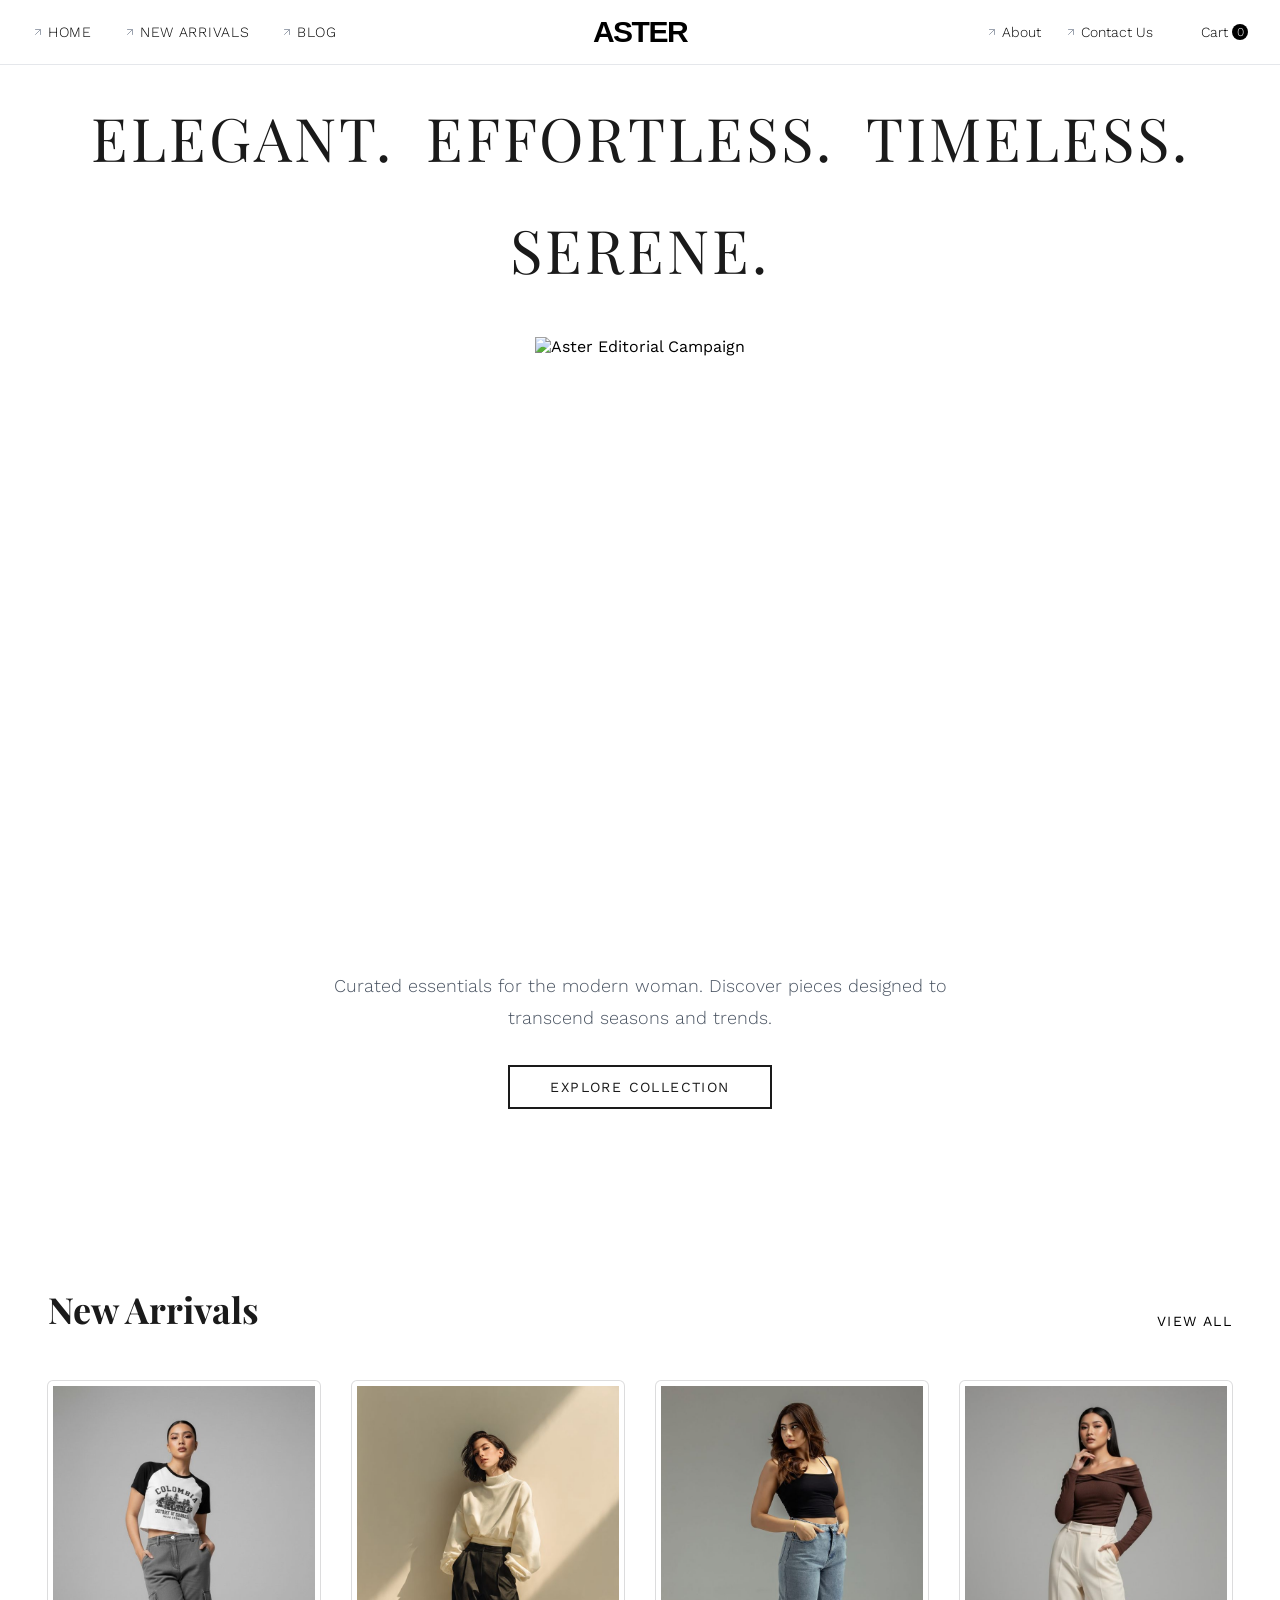
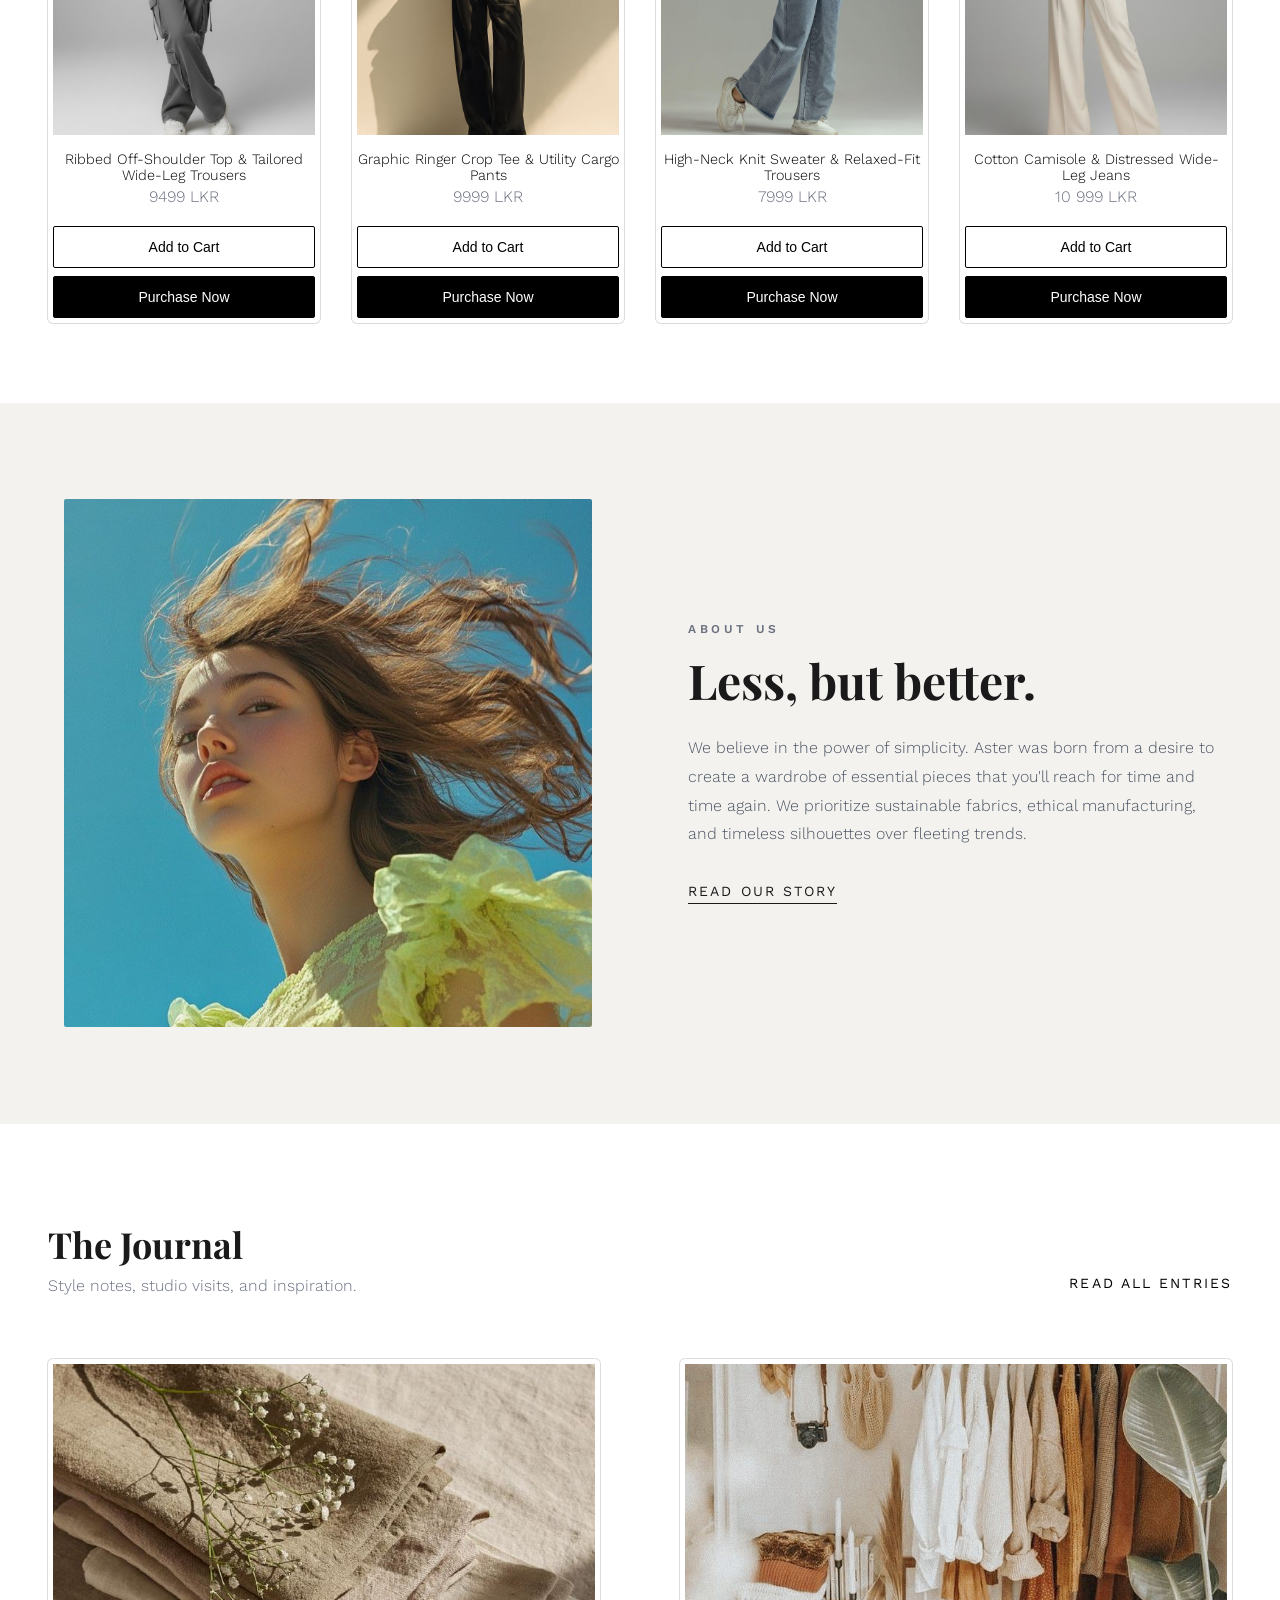
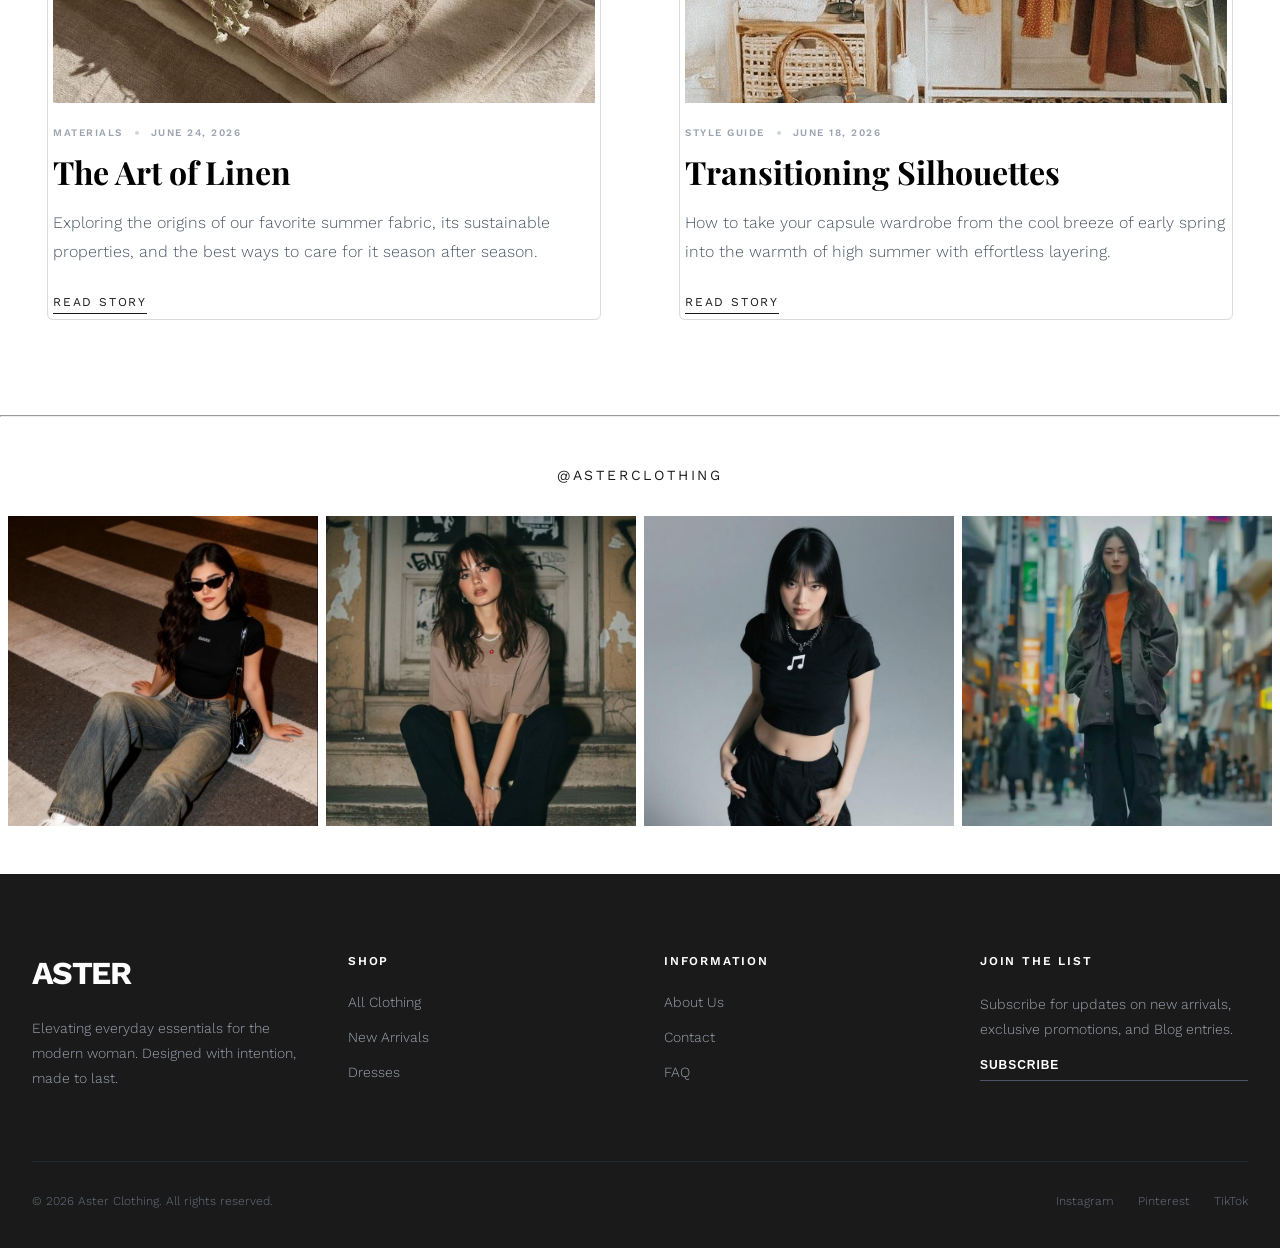
==== commit 46eb1edb: "Nav Modified v2" ====
--- a/index.html
+++ b/index.html
@@ -85,11 +85,6 @@
                     Contact Us
                 </a>
 
-                <a href="#" class="nav-icon desktop-only">
-                    <svg class="icon"></svg>
-                    Account
-                </a>
-
                 <a href="#" class="nav-icon">
                     <svg class="icon"></svg>
                     Cart
@@ -108,19 +103,6 @@
                     <a href="./about.html">About</a>
                     <a href="./blog.html">Blog</a>
                     <a href="./contact.html">Contact Us</a>
-                </div>
-
-                <div class="mobile-menu-icons">
-                    <a href="#">
-                        <svg class="mobile-icon" fill="none" stroke="currentColor" viewBox="0 0 24 24"
-                            xmlns="http://www.w3.org/2000/svg">
-                            <path stroke-linecap="round" stroke-linejoin="round" stroke-width="2"
-                                d="M16 7a4 4 0 11-8 0 4 4 0 018 0zM12 14a7 7 0 00-7 7h14a7 7 0 00-7-7z">
-                            </path>
-                        </svg>
-                        Account
-                    </a>
-
                 </div>
 
             </div>
